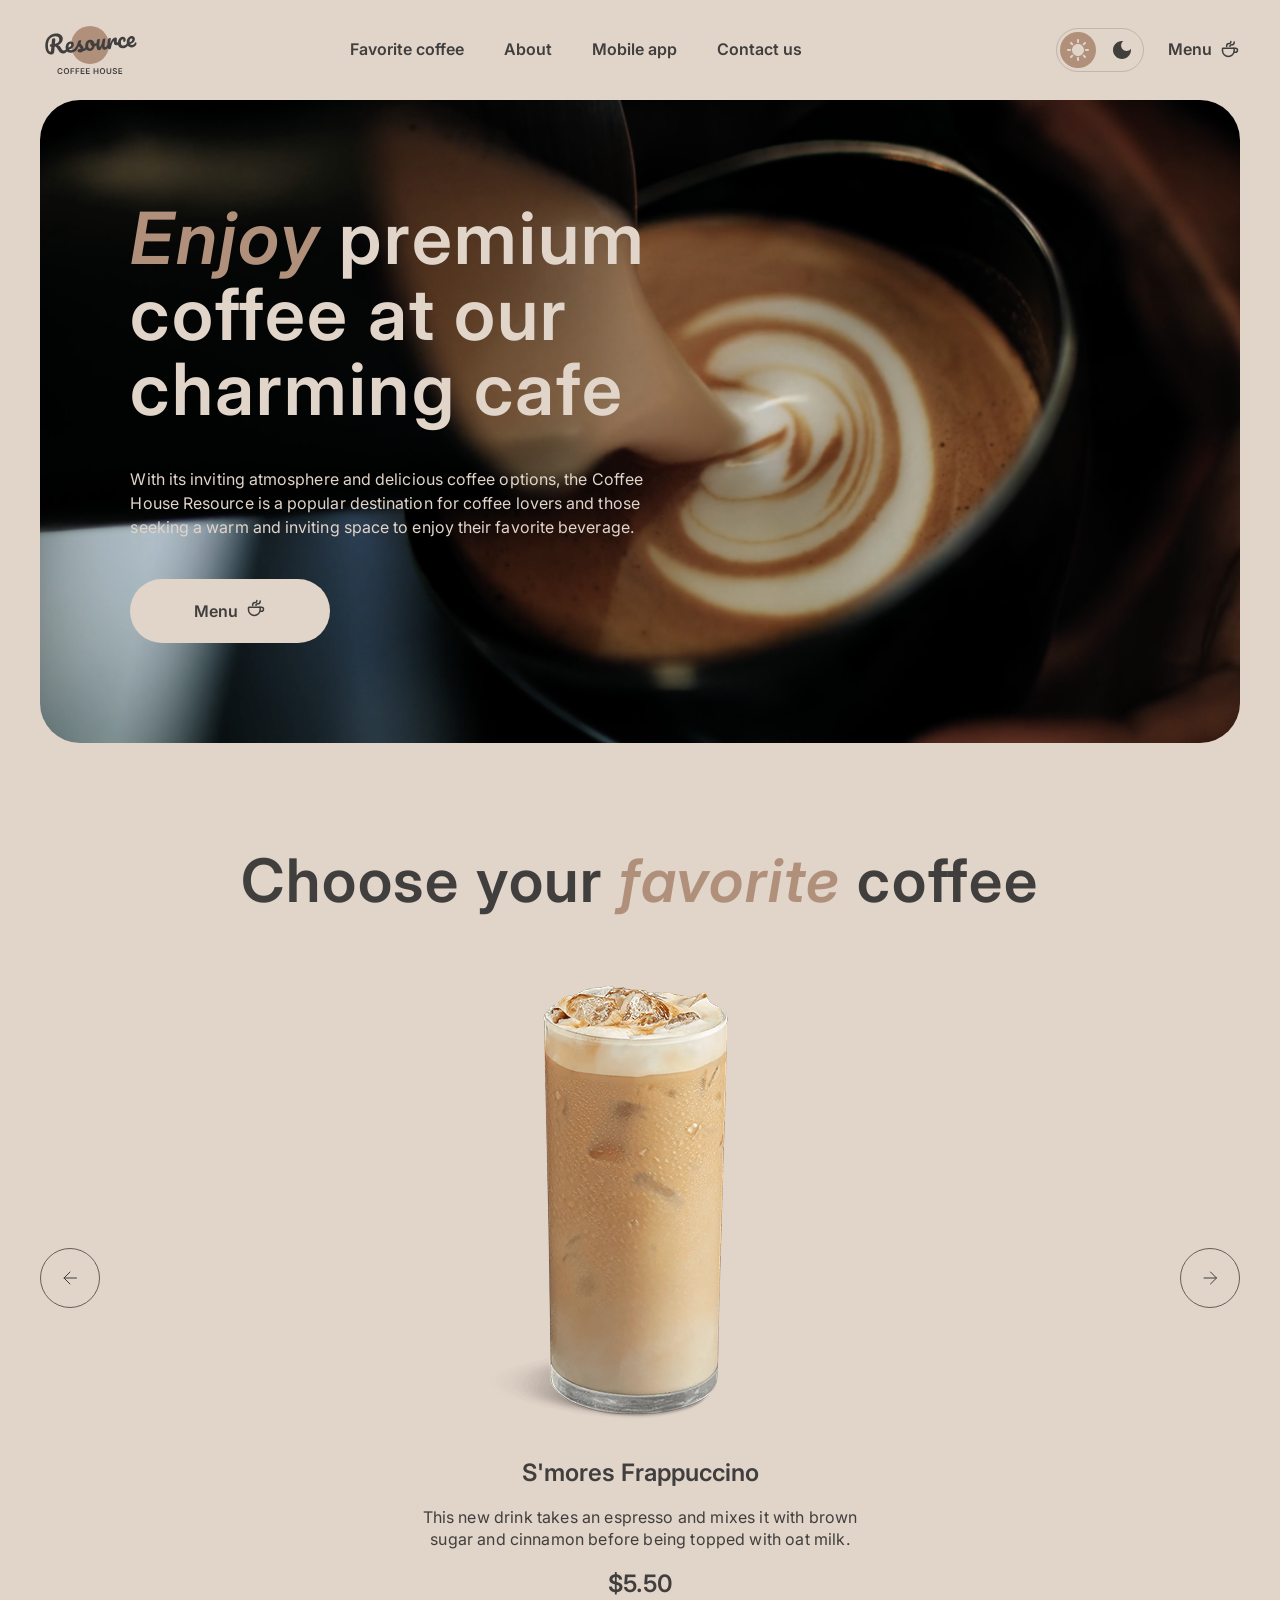
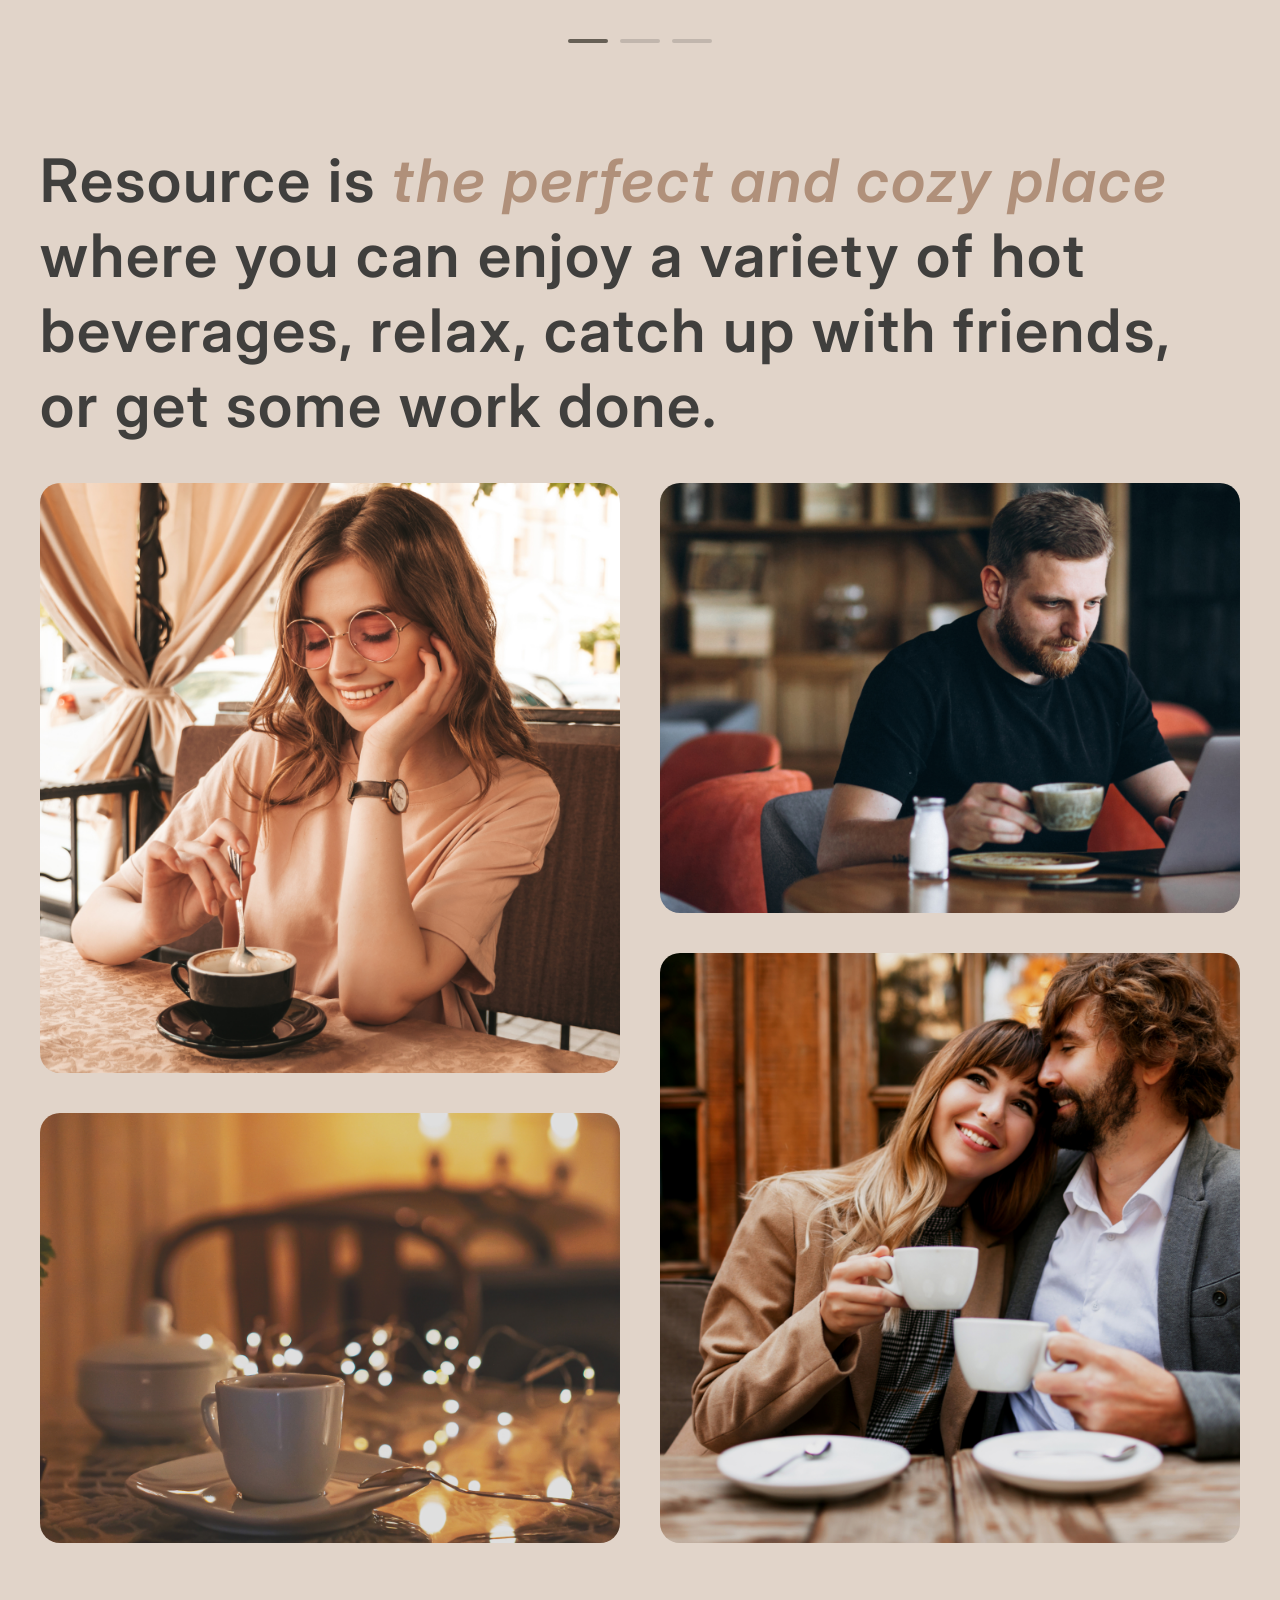
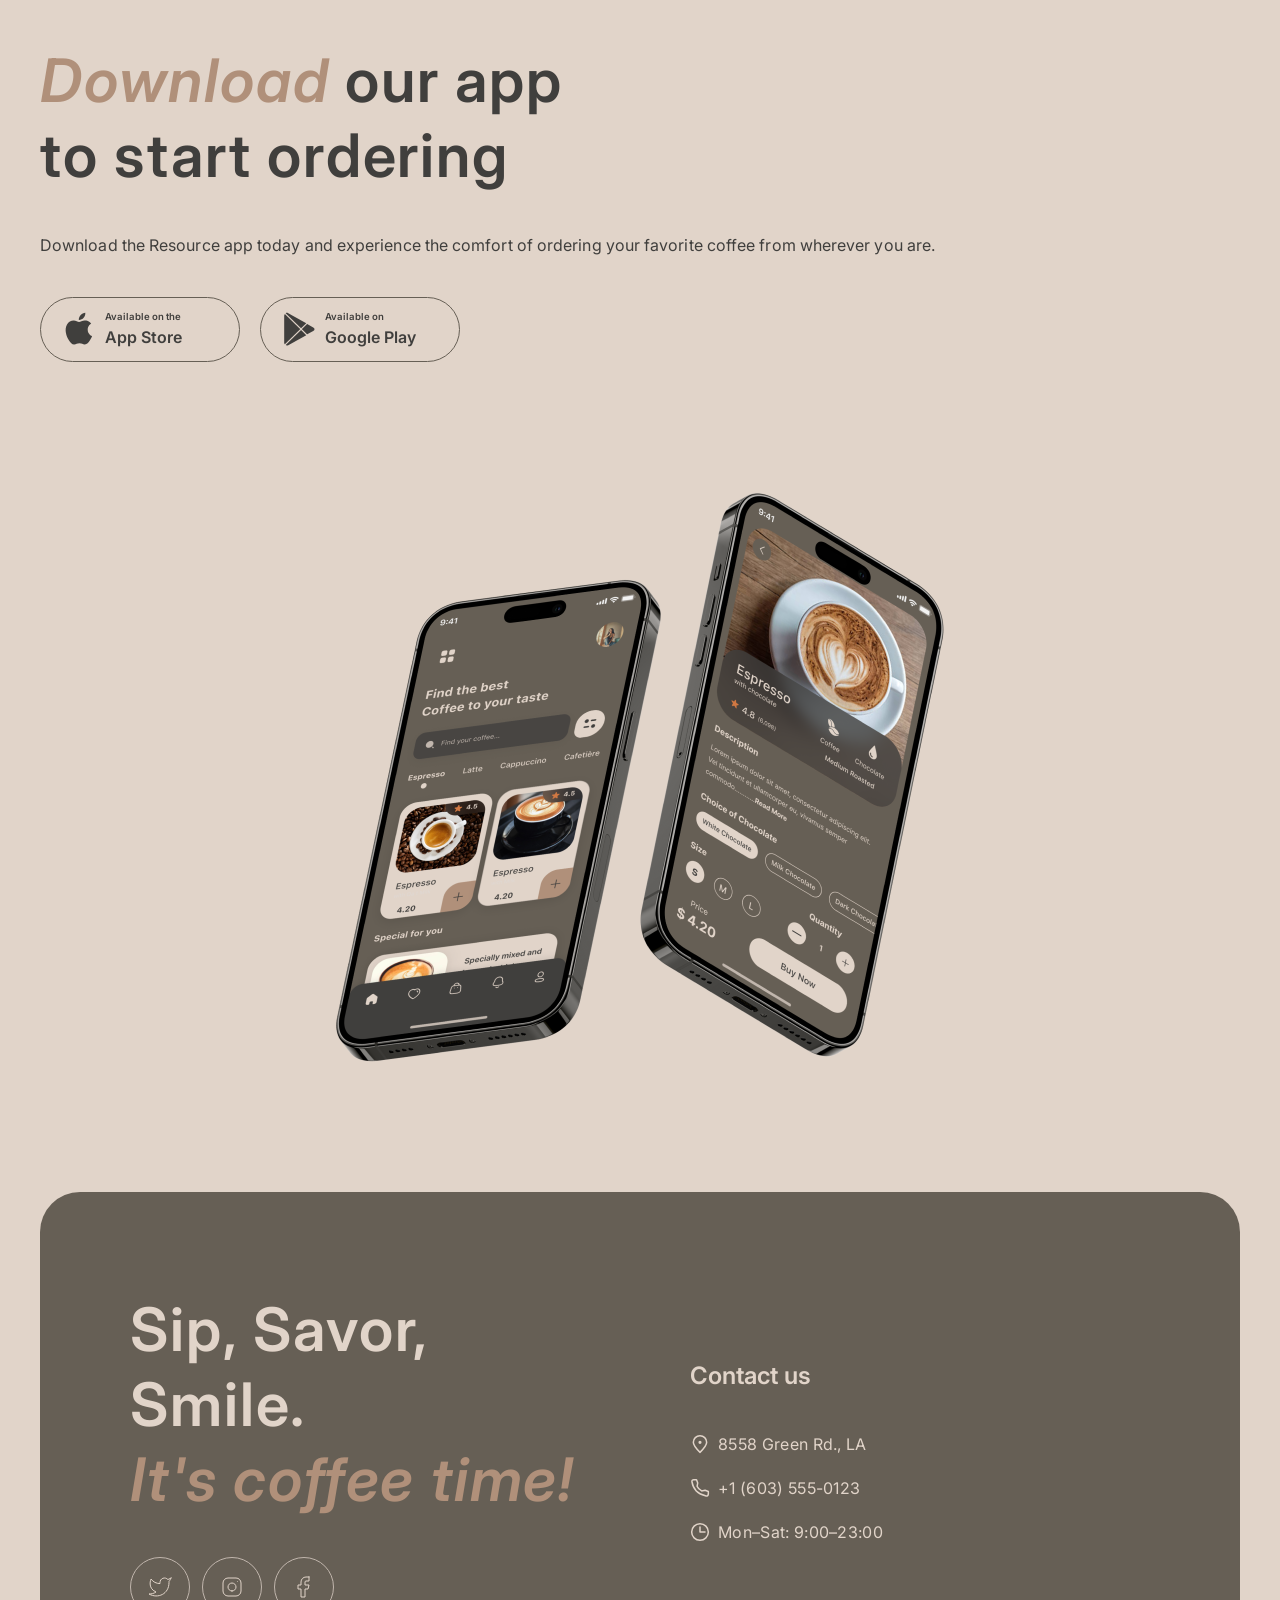
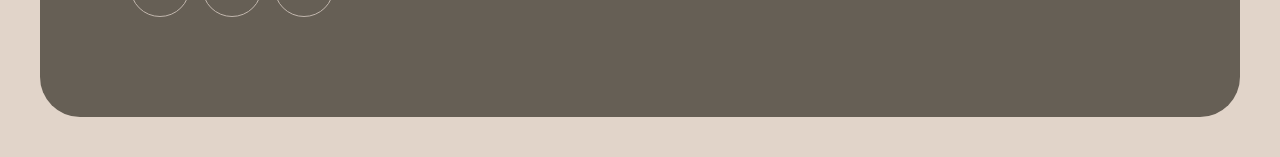
==== index.html @ aad09383 "feat: implement theme toggle functionality" ====
<!DOCTYPE html>
<html lang="en">

<head>
    <meta charset="UTF-8" />
    <meta name="viewport" content="width=device-width, initial-scale=1.0" />
    <link rel="preconnect" href="https://fonts.googleapis.com">
    <link rel="preconnect" href="https://fonts.gstatic.com" crossorigin>
    <link
        href="https://fonts.googleapis.com/css2?family=Inter:ital,opsz,wght@0,14..32,100..900;1,14..32,100..900&display=swap"
        rel="stylesheet">
    <link rel="icon" href="favicon.ico" />
    <title>Coffee House</title>
    <link rel="stylesheet" href="css/base.css">
    <link rel="stylesheet" href="css/layout.css">
    <link rel="stylesheet" href="css/components.css">
    <link rel="stylesheet" href="css/responsive.css">
</head>

<body>
    <!-- ================= HEADER ================= -->
    <header class="header">
        <div class="container header__container">
            <a class="logo" href="index.html">
                <svg width="100" height="60" viewBox="0 0 100 60" fill="none" xmlns="http://www.w3.org/2000/svg">
                    <path
                        d="M69 25C69 35.4934 60.4934 44 50 44C39.5066 44 31 35.4934 31 25C31 14.5066 39.5066 6 50 6C60.4934 6 69 14.5066 69 25Z"
                        fill="#B0907A" />
                    <path
                        d="M95.6784 22.2913C95.8856 22.2732 96.0534 22.3548 96.1817 22.5364C96.326 22.7165 96.4127 22.9739 96.442 23.3086C96.4922 23.8824 96.4 24.3884 96.1652 24.8265C95.7789 25.5509 95.2359 26.1365 94.5362 26.5832C93.8524 27.0285 93.0084 27.295 92.0042 27.3829C90.4741 27.5168 89.2469 27.1664 88.3226 26.3318C87.3969 25.4812 86.8658 24.2749 86.7291 22.7129C86.6329 21.6131 86.7748 20.5727 87.1547 19.5919C87.5333 18.5951 88.1046 17.7822 88.8687 17.1532C89.6487 16.5229 90.5568 16.1623 91.5928 16.0717C92.5173 15.9908 93.2829 16.2049 93.8895 16.714C94.4948 17.2071 94.8386 17.9239 94.9209 18.8643C95.0171 19.9641 94.7016 20.9473 93.9743 21.814C93.2617 22.6633 91.9772 23.4021 90.1208 24.0303C90.5675 24.73 91.2451 25.0401 92.1537 24.9606C92.8072 24.9035 93.3279 24.7053 93.7158 24.3662C94.1197 24.0257 94.5692 23.4725 95.0643 22.7064C95.2346 22.4506 95.4393 22.3122 95.6784 22.2913ZM91.3914 18.4503C90.8016 18.5019 90.3295 18.8885 89.9751 19.6102C89.6365 20.3304 89.5098 21.1767 89.5949 22.149L89.5991 22.1968C90.5199 21.8914 91.2318 21.4918 91.7347 20.9981C92.2376 20.5044 92.4632 19.9626 92.4117 19.3729C92.3852 19.0701 92.2766 18.8386 92.0859 18.6786C91.9098 18.5013 91.6783 18.4252 91.3914 18.4503Z"
                        fill="currentColor" />
                    <path
                        d="M83.2976 28.1446C81.7356 28.2813 80.4779 27.9497 79.5245 27.1497C78.5857 26.3324 78.0529 25.1985 77.926 23.7481C77.813 22.457 77.969 21.303 78.394 20.2861C78.819 19.2692 79.4149 18.4622 80.1818 17.8651C80.9487 17.268 81.7784 16.9304 82.671 16.8523C83.5477 16.7756 84.2481 16.9793 84.7723 17.4635C85.311 17.9303 85.6159 18.5702 85.6871 19.383C85.7456 20.0525 85.6437 20.6316 85.3813 21.1203C85.1348 21.6076 84.7725 21.8722 84.2944 21.9141C83.9915 21.9406 83.7382 21.8904 83.5344 21.7637C83.3465 21.6356 83.2414 21.444 83.2191 21.189C83.2093 21.0774 83.2141 20.9485 83.2334 20.8023C83.2527 20.6561 83.2676 20.5504 83.278 20.4852C83.3367 20.2392 83.357 20.0125 83.3389 19.8053C83.3208 19.5981 83.2511 19.4436 83.1297 19.3418C83.0243 19.2386 82.876 19.1953 82.6847 19.2121C82.3181 19.2441 81.9901 19.4415 81.7006 19.8041C81.4097 20.1508 81.193 20.6114 81.0506 21.186C80.9081 21.7606 80.8661 22.3826 80.9247 23.0521C81.0865 24.901 81.9723 25.7551 83.5821 25.6142C84.2356 25.557 84.9181 25.2805 85.6296 24.7846C86.3556 24.2714 87.0469 23.5444 87.7034 22.6036C87.8752 22.3637 88.0806 22.2333 88.3197 22.2124C88.5269 22.1942 88.6946 22.2759 88.8229 22.4574C88.9672 22.6375 89.054 22.895 89.0832 23.2297C89.1362 23.8354 89.028 24.3427 88.7587 24.7518C88.0904 25.7418 87.2526 26.5378 86.2452 27.1399C85.2524 27.7247 84.2699 28.0596 83.2976 28.1446Z"
                        fill="currentColor" />
                    <path
                        d="M69.549 29.3476C68.9433 29.4006 68.485 29.1195 68.1742 28.5042C67.8794 27.8876 67.6706 26.8779 67.5479 25.4753C67.3666 23.4032 67.4892 21.4089 67.9158 19.4924C68.0188 19.0177 68.2207 18.6627 68.5213 18.4276C68.8365 18.1752 69.289 18.0232 69.8787 17.9716C70.1975 17.9437 70.4242 17.964 70.5586 18.0326C70.6931 18.1011 70.7701 18.2469 70.7897 18.4701C70.812 18.7251 70.7426 19.3094 70.5816 20.2229C70.478 20.8744 70.3993 21.4434 70.3455 21.93C70.2917 22.4165 70.2636 23.0132 70.2612 23.7201C70.6673 22.3033 71.1594 21.136 71.7376 20.2181C72.3158 19.3002 72.8997 18.6308 73.4892 18.2098C74.0947 17.7874 74.6605 17.5532 75.1865 17.5072C76.2225 17.4166 76.7858 17.8893 76.8765 18.9253C76.8946 19.1325 76.8668 19.6409 76.7931 20.4504C76.7214 21.0991 76.6925 21.5032 76.7064 21.6626C76.7552 22.2204 76.9789 22.4819 77.3773 22.4471C77.8236 22.408 78.3668 22.0072 79.0067 21.2445C79.1958 21.0191 79.4019 20.8967 79.6251 20.8772C79.8323 20.8591 80 20.9408 80.1283 21.1223C80.2712 21.2864 80.3559 21.5199 80.3824 21.8228C80.434 22.4125 80.315 22.8887 80.0255 23.2513C79.6197 23.7526 79.1285 24.1971 78.5521 24.5848C77.9903 24.9552 77.3746 25.1697 76.7052 25.2282C75.8604 25.3021 75.196 25.1434 74.7121 24.7521C74.2441 24.3594 73.978 23.7965 73.9139 23.0633C73.8929 22.8242 73.8959 22.583 73.9228 22.3397C73.9268 22.0182 73.9239 21.8016 73.9142 21.69C73.8919 21.435 73.793 21.3151 73.6177 21.3305C73.3786 21.3514 73.0836 21.6503 72.7325 22.2271C72.396 22.7865 72.0748 23.5213 71.7689 24.4314C71.4631 25.3415 71.2332 26.2932 71.0791 27.2864C70.9694 28.0509 70.8068 28.5791 70.5914 28.8709C70.3906 29.1455 70.0431 29.3044 69.549 29.3476Z"
                        fill="currentColor" />
                    <path
                        d="M59.2462 30.2488C58.5289 30.3116 57.9106 30.0364 57.3912 29.4233C56.8863 28.7929 56.5906 27.9836 56.5042 26.9954C56.3996 25.8 56.3838 24.7012 56.4567 23.699C56.5282 22.6809 56.6985 21.5979 56.9675 20.4501C57.085 19.958 57.2782 19.5958 57.547 19.3635C57.8157 19.1312 58.2609 18.9878 58.8826 18.9334C59.2332 18.9028 59.4772 18.9376 59.6145 19.038C59.7677 19.1371 59.8541 19.2981 59.8736 19.5213C59.8847 19.6488 59.8347 20.0868 59.7235 20.8354C59.6157 21.4391 59.5349 21.9842 59.4811 22.4707C59.3088 24.1722 59.247 25.3019 59.2958 25.8598C59.3251 26.1945 59.3859 26.4301 59.4781 26.5666C59.569 26.6871 59.7021 26.7397 59.8774 26.7244C60.1165 26.7035 60.3904 26.4386 60.6993 25.9297C61.024 25.4195 61.3431 24.6608 61.6565 23.6536C61.9859 22.6451 62.2798 21.4148 62.5382 19.9627C62.6239 19.4734 62.7852 19.114 63.0221 18.8845C63.2749 18.6535 63.6643 18.5151 64.1903 18.4691C64.5569 18.437 64.8161 18.4625 64.9679 18.5456C65.1184 18.6127 65.204 18.7658 65.2249 19.0049C65.2598 19.4034 65.1561 20.5127 64.9138 22.3327C64.646 24.412 64.533 25.6907 64.5748 26.1688C64.6013 26.4717 64.686 26.7052 64.8289 26.8694C64.9703 27.0176 65.1447 27.0827 65.3519 27.0645C65.6706 27.0366 66.0285 26.8126 66.4254 26.3924C66.8368 25.9549 67.3708 25.2657 68.0273 24.3249C68.199 24.0851 68.4044 23.9547 68.6435 23.9337C68.8507 23.9156 69.0185 23.9973 69.1468 24.1788C69.291 24.3589 69.3778 24.6163 69.4071 24.9511C69.4629 25.5886 69.3547 26.096 69.0825 26.4731C68.471 27.3779 67.7905 28.1361 67.041 28.7477C66.3074 29.358 65.4385 29.707 64.4343 29.7949C63.6693 29.8618 63.0776 29.6165 62.6594 29.0588C62.2572 28.4997 62.0093 27.6862 61.9159 26.6183C61.7398 27.7259 61.4065 28.5982 60.9162 29.2354C60.4245 29.8566 59.8678 30.1944 59.2462 30.2488Z"
                        fill="currentColor" />
                    <path
                        d="M57.5606 22.8796C57.7678 22.8614 57.9362 22.9511 58.0659 23.1485C58.1956 23.346 58.2744 23.6041 58.3023 23.9229C58.3692 24.688 58.1779 25.1625 57.7282 25.3463C56.8011 25.7647 55.7659 26.048 54.6225 26.1963C54.4367 27.5616 53.9332 28.6898 53.1117 29.5808C52.2888 30.4559 51.3115 30.9429 50.1799 31.0419C49.2235 31.1256 48.3824 30.9663 47.6566 30.564C46.9467 30.1603 46.383 29.5913 45.9654 28.8569C45.5478 28.1225 45.3 27.309 45.2219 26.4164C45.1159 25.205 45.2529 24.1089 45.6328 23.1281C46.0114 22.1313 46.5841 21.3343 47.351 20.7372C48.1165 20.1242 48.9933 19.7744 49.9816 19.688C51.1929 19.582 52.2022 19.9193 53.0093 20.6999C53.8309 21.4632 54.3592 22.453 54.5941 23.6691C55.339 23.5558 56.2177 23.3183 57.23 22.9567C57.3547 22.9136 57.4649 22.8879 57.5606 22.8796ZM50.1494 28.4908C50.6595 28.4462 51.0797 28.2007 51.41 27.7542C51.7563 27.3063 51.959 26.6863 52.0182 25.8941C51.4948 25.6026 51.0739 25.1977 50.7555 24.6795C50.4531 24.1599 50.2754 23.5972 50.2224 22.9916C50.2001 22.7365 50.2017 22.4794 50.2272 22.2202L50.1076 22.2307C49.4701 22.2864 48.9633 22.644 48.5873 23.3032C48.2259 23.9452 48.094 24.824 48.1916 25.9398C48.2683 26.8164 48.4942 27.4712 48.8694 27.9042C49.2605 28.3357 49.6872 28.5313 50.1494 28.4908Z"
                        fill="currentColor" />
                    <path
                        d="M40.3103 32.4354C39.4815 32.508 38.8272 32.3725 38.3474 32.029C37.8836 31.6841 37.6307 31.2726 37.5889 30.7944C37.5527 30.38 37.6727 30.0081 37.9491 29.6787C38.2254 29.3494 38.6584 29.1589 39.2482 29.1073C39.4554 29.0892 39.6966 29.0922 39.9717 29.1163C40.2614 29.1231 40.4787 29.1282 40.6235 29.1316C40.5713 28.7185 40.4415 28.3364 40.2341 27.9851C40.0427 27.6325 39.8048 27.3 39.5205 26.9876C39.2348 26.6592 38.9692 26.3773 38.7237 26.1418C38.3119 27.1254 37.8861 27.9497 37.4464 28.6145C37.0226 29.278 36.5482 29.9137 36.0232 30.5218C35.7614 30.8338 35.4711 31.0038 35.1523 31.0316C34.8973 31.054 34.6824 30.9844 34.5077 30.823C34.3316 30.6457 34.2316 30.4216 34.2079 30.1506C34.1801 29.8318 34.2658 29.5272 34.4653 29.2367L34.7426 28.827C35.5244 27.6664 36.1078 26.7159 36.4928 25.9756C36.7233 25.4896 36.9884 24.8481 37.288 24.0509C37.5863 23.2379 37.8745 22.4016 38.1527 21.542C38.3942 20.8142 38.9931 20.4085 39.9494 20.3248C40.3957 20.2858 40.71 20.2984 40.8923 20.3628C41.0746 20.4271 41.1734 20.547 41.1888 20.7223C41.1971 20.8179 41.1785 20.9722 41.1329 21.1849C41.0873 21.3977 41.0177 21.6126 40.9243 21.8296C40.6876 22.4285 40.5867 22.9272 40.6215 23.3257C40.6424 23.5647 40.7451 23.8208 40.9296 24.0937C41.1301 24.3653 41.4244 24.7009 41.8127 25.1006C42.3814 25.7254 42.8141 26.2657 43.111 26.7216C43.4224 27.1601 43.6025 27.6583 43.6513 28.2162C43.6652 28.3756 43.6688 28.6001 43.662 28.8898C44.4166 28.5187 45.2626 27.6335 46.2003 26.2345C46.372 25.9946 46.5774 25.8642 46.8165 25.8433C47.0237 25.8252 47.1915 25.9069 47.3198 26.0884C47.464 26.2685 47.5508 26.5259 47.5801 26.8606C47.6331 27.4663 47.5249 27.9737 47.2555 28.3827C46.545 29.4407 45.8392 30.185 45.1381 30.6158C44.4515 31.0292 43.5756 31.2985 42.5105 31.4238C41.9204 32.0215 41.187 32.3587 40.3103 32.4354Z"
                        fill="currentColor" />
                    <path
                        d="M36.6161 26.7357C36.8233 26.7175 36.9911 26.7992 37.1194 26.9807C37.2636 27.1608 37.3504 27.4183 37.3797 27.753C37.4355 28.3905 37.3273 28.8979 37.0551 29.2751C36.5281 30.0439 35.7492 30.7786 34.7183 31.4791C33.7034 32.1782 32.5823 32.5815 31.355 32.6888C29.6814 32.8353 28.3426 32.4947 27.3386 31.667C26.3347 30.8394 25.7637 29.6365 25.6256 28.0586C25.5294 26.9588 25.6713 25.9185 26.0512 24.9376C26.4298 23.9408 27.0011 23.1279 27.7652 22.4989C28.5452 21.8686 29.4533 21.508 30.4893 21.4174C31.4138 21.3365 32.1793 21.5506 32.786 22.0597C33.3913 22.5528 33.7351 23.2696 33.8173 24.21C33.9136 25.3098 33.5981 26.293 32.8708 27.1597C32.1581 28.009 30.8816 28.7471 29.0412 29.3739C29.5039 30.0722 30.293 30.3726 31.4088 30.275C32.126 30.2122 32.9173 29.894 33.7826 29.3204C34.6625 28.7295 35.4016 27.9983 35.9999 27.1269C36.1716 26.887 36.377 26.7566 36.6161 26.7357ZM30.2878 23.796C29.6981 23.8476 29.226 24.2342 28.8715 24.9559C28.533 25.6761 28.4063 26.5224 28.4914 27.4947L28.4955 27.5425C29.4164 27.2371 30.1283 26.8375 30.6312 26.3438C31.1341 25.8501 31.3597 25.3083 31.3081 24.7186C31.2816 24.4158 31.1731 24.1843 30.9824 24.0243C30.8063 23.847 30.5747 23.7709 30.2878 23.796Z"
                        fill="currentColor" />
                    <path
                        d="M27.6906 27.5167C27.8978 27.4986 28.0656 27.5803 28.1939 27.7618C28.3382 27.9419 28.4249 28.1993 28.4542 28.5341C28.5086 29.1557 28.4004 29.6631 28.1296 30.0561C27.4454 31.0476 26.7351 31.8324 25.9987 32.4108C25.261 32.9733 24.3581 33.3012 23.2902 33.3946C22.2541 33.4853 21.3451 33.2837 20.5631 32.79C19.797 32.2949 19.028 31.3985 18.256 30.1009C17.6351 29.063 17.151 28.3023 16.8035 27.8188C16.4547 27.3193 16.119 26.9712 15.7967 26.7745C15.4903 26.5765 15.1198 26.4724 14.6852 26.4622C14.6508 26.8025 14.5595 27.8705 14.4114 29.6663C14.3537 30.4744 14.3165 30.9675 14.3 31.1456C14.2256 32.1319 13.9724 32.9089 13.5402 33.4767C13.1067 34.0286 12.4038 34.3471 11.4315 34.4321C10.3636 34.5256 9.38799 34.2977 8.50477 33.7486C7.63609 33.1822 6.9298 32.3606 6.38589 31.2839C5.84059 30.1913 5.50518 28.9277 5.37968 27.4932C5.1454 24.8154 5.40544 22.4638 6.15978 20.4383C6.93006 18.4115 8.10738 16.8148 9.69174 15.6483C11.2906 14.4644 13.1899 13.7763 15.3895 13.5838C16.9196 13.45 18.223 13.5688 19.2994 13.9404C20.3759 14.312 21.1968 14.8826 21.762 15.6523C22.3432 16.4206 22.6784 17.3148 22.7676 18.3349C22.8457 19.2275 22.7073 20.1229 22.3522 21.0213C22.0117 21.9023 21.4476 22.7066 20.66 23.434C19.8724 24.1614 18.8869 24.7375 17.7034 25.1622C18.4866 25.3025 19.1057 25.5856 19.5605 26.0116C20.0154 26.4376 20.4891 27.0787 20.9816 27.9351C21.5115 28.8524 22.0112 29.5153 22.4806 29.924C22.966 30.3312 23.4955 30.5098 24.0693 30.4596C24.5794 30.4149 25.0509 30.205 25.4838 29.8299C25.9154 29.4388 26.4456 28.7981 27.0744 27.9079C27.2461 27.6681 27.4515 27.5377 27.6906 27.5167ZM11.3837 26.727C10.8418 26.7744 10.4561 26.6797 10.2266 26.4428C10.013 26.2045 9.89225 25.9259 9.86436 25.6071C9.8309 25.2246 9.92394 24.9113 10.1435 24.6672C10.379 24.4218 10.6562 24.2851 10.9749 24.2572L11.5727 24.2049C11.691 22.6206 11.8123 21.2528 11.9364 20.1016C12.053 19.0474 12.6771 18.4708 13.8088 18.3718C14.7173 18.2923 15.2071 18.659 15.2782 19.4719C15.2936 19.6473 15.2975 19.7835 15.2899 19.8805L14.9199 23.9121C15.7764 23.789 16.5393 23.5134 17.2085 23.0855C17.8937 22.6561 18.4149 22.0966 18.7722 21.4068C19.1454 20.7156 19.2957 19.9556 19.2232 19.1268C19.1353 18.1226 18.7236 17.3636 17.988 16.8498C17.2524 16.3359 16.2232 16.1369 14.9002 16.2526C13.3382 16.3893 12.0016 16.8997 10.8904 17.7839C9.79381 18.6508 8.98568 19.8779 8.46605 21.4653C7.94503 23.0366 7.78003 24.9142 7.97108 27.0978C8.06033 28.1179 8.24063 28.9855 8.51198 29.7006C8.78334 30.4157 9.08648 30.9432 9.42139 31.2834C9.75631 31.6235 10.0592 31.7817 10.3302 31.7579C10.5374 31.7398 10.6957 31.6216 10.8051 31.4032C10.9304 31.1834 11.0127 30.839 11.052 30.3698L11.3837 26.727Z"
                        fill="currentColor" />
                    <path
                        d="M78.4023 54.0001V48.1819H82.1864V49.0654H79.4563V50.645H81.9904V51.5285H79.4563V53.1165H82.2092V54.0001H78.4023Z"
                        fill="currentColor" />
                    <path
                        d="M75.9698 49.7813C75.9433 49.5332 75.8316 49.34 75.6346 49.2017C75.4395 49.0635 75.1857 48.9943 74.8732 48.9943C74.6535 48.9943 74.4651 49.0275 74.3079 49.0938C74.1507 49.1601 74.0304 49.25 73.9471 49.3637C73.8638 49.4773 73.8211 49.607 73.8192 49.7529C73.8192 49.8741 73.8467 49.9792 73.9016 50.0682C73.9585 50.1572 74.0352 50.233 74.1317 50.2955C74.2283 50.3561 74.3353 50.4072 74.4528 50.4489C74.5702 50.4906 74.6886 50.5256 74.8079 50.554L75.3533 50.6904C75.573 50.7415 75.7842 50.8106 75.9869 50.8977C76.1914 50.9849 76.3742 51.0947 76.5352 51.2273C76.698 51.3599 76.8268 51.5199 76.9215 51.7074C77.0162 51.8949 77.0636 52.1146 77.0636 52.3665C77.0636 52.7074 76.9764 53.0076 76.8022 53.2671C76.628 53.5246 76.3761 53.7263 76.0465 53.8722C75.7189 54.0161 75.3221 54.0881 74.8562 54.0881C74.4035 54.0881 74.0105 54.018 73.6772 53.8779C73.3458 53.7377 73.0863 53.5332 72.8988 53.2642C72.7132 52.9953 72.6128 52.6676 72.5977 52.2813H73.6346C73.6497 52.4839 73.7122 52.6525 73.8221 52.787C73.9319 52.9214 74.0749 53.0218 74.2511 53.0881C74.4291 53.1544 74.628 53.1875 74.8477 53.1875C75.0768 53.1875 75.2776 53.1534 75.4499 53.0852C75.6242 53.0152 75.7605 52.9186 75.859 52.7955C75.9575 52.6705 76.0077 52.5246 76.0096 52.358C76.0077 52.2065 75.9632 52.0815 75.8761 51.983C75.7889 51.8826 75.6668 51.7993 75.5096 51.733C75.3543 51.6648 75.1725 51.6042 74.9641 51.5512L74.3022 51.3807C73.823 51.2576 73.4442 51.071 73.1658 50.821C72.8893 50.5692 72.7511 50.2349 72.7511 49.8182C72.7511 49.4754 72.8439 49.1752 73.0295 48.9176C73.217 48.6601 73.4717 48.4602 73.7937 48.3182C74.1156 48.1743 74.4802 48.1023 74.8874 48.1023C75.3003 48.1023 75.6621 48.1743 75.9727 48.3182C76.2852 48.4602 76.5304 48.6582 76.7085 48.912C76.8865 49.1638 76.9783 49.4536 76.984 49.7813H75.9698Z"
                        fill="currentColor" />
                    <path
                        d="M70.2086 48.1819H71.2626V51.983C71.2626 52.3997 71.1641 52.7662 70.9672 53.0825C70.7721 53.3987 70.4975 53.6459 70.1433 53.8239C69.7891 54.0001 69.3753 54.0881 68.9018 54.0881C68.4264 54.0881 68.0117 54.0001 67.6575 53.8239C67.3033 53.6459 67.0287 53.3987 66.8336 53.0825C66.6386 52.7662 66.541 52.3997 66.541 51.983V48.1819H67.595V51.895C67.595 52.1374 67.648 52.3533 67.7541 52.5427C67.862 52.7321 68.0136 52.8807 68.2086 52.9887C68.4037 53.0948 68.6348 53.1478 68.9018 53.1478C69.1689 53.1478 69.3999 53.0948 69.595 52.9887C69.792 52.8807 69.9435 52.7321 70.0495 52.5427C70.1556 52.3533 70.2086 52.1374 70.2086 51.895V48.1819Z"
                        fill="currentColor" />
                    <path
                        d="M65.1435 51.0909C65.1435 51.7178 65.026 52.2548 64.7912 52.7017C64.5582 53.1468 64.2401 53.4877 63.8366 53.7245C63.4351 53.9612 62.9796 54.0796 62.4702 54.0796C61.9607 54.0796 61.5043 53.9612 61.1009 53.7245C60.6993 53.4858 60.3812 53.144 60.1463 52.6989C59.9134 52.2519 59.7969 51.7159 59.7969 51.0909C59.7969 50.464 59.9134 49.9281 60.1463 49.483C60.3812 49.036 60.6993 48.6942 61.1009 48.4574C61.5043 48.2207 61.9607 48.1023 62.4702 48.1023C62.9796 48.1023 63.4351 48.2207 63.8366 48.4574C64.2401 48.6942 64.5582 49.036 64.7912 49.483C65.026 49.9281 65.1435 50.464 65.1435 51.0909ZM64.0838 51.0909C64.0838 50.6496 64.0147 50.2775 63.8764 49.9745C63.7401 49.6695 63.5507 49.4394 63.3082 49.2841C63.0658 49.1269 62.7865 49.0483 62.4702 49.0483C62.1539 49.0483 61.8745 49.1269 61.6321 49.2841C61.3897 49.4394 61.1993 49.6695 61.0611 49.9745C60.9247 50.2775 60.8565 50.6496 60.8565 51.0909C60.8565 51.5322 60.9247 51.9053 61.0611 52.2102C61.1993 52.5133 61.3897 52.7434 61.6321 52.9006C61.8745 53.0559 62.1539 53.1335 62.4702 53.1335C62.7865 53.1335 63.0658 53.0559 63.3082 52.9006C63.5507 52.7434 63.7401 52.5133 63.8764 52.2102C64.0147 51.9053 64.0838 51.5322 64.0838 51.0909Z"
                        fill="currentColor" />
                    <path
                        d="M53.5918 54.0001V48.1819H54.6458V50.645H57.3418V48.1819H58.3986V54.0001H57.3418V51.5285H54.6458V54.0001H53.5918Z"
                        fill="currentColor" />
                    <path
                        d="M45.9492 54.0001V48.1819H49.7333V49.0654H47.0032V50.645H49.5373V51.5285H47.0032V53.1165H49.756V54.0001H45.9492Z"
                        fill="currentColor" />
                    <path
                        d="M40.6895 54.0001V48.1819H44.4735V49.0654H41.7434V50.645H44.2775V51.5285H41.7434V53.1165H44.4963V54.0001H40.6895Z"
                        fill="currentColor" />
                    <path
                        d="M35.6016 54.0001V48.1819H39.3288V49.0654H36.6555V50.645H39.0732V51.5285H36.6555V54.0001H35.6016Z"
                        fill="currentColor" />
                    <path
                        d="M30.5137 54.0001V48.1819H34.2409V49.0654H31.5676V50.645H33.9853V51.5285H31.5676V54.0001H30.5137Z"
                        fill="currentColor" />
                    <path
                        d="M29.1181 51.0909C29.1181 51.7178 29.0007 52.2548 28.7658 52.7017C28.5328 53.1468 28.2147 53.4877 27.8113 53.7245C27.4097 53.9612 26.9542 54.0796 26.4448 54.0796C25.9353 54.0796 25.4789 53.9612 25.0755 53.7245C24.6739 53.4858 24.3558 53.144 24.1209 52.6989C23.888 52.2519 23.7715 51.7159 23.7715 51.0909C23.7715 50.464 23.888 49.9281 24.1209 49.483C24.3558 49.036 24.6739 48.6942 25.0755 48.4574C25.4789 48.2207 25.9353 48.1023 26.4448 48.1023C26.9542 48.1023 27.4097 48.2207 27.8113 48.4574C28.2147 48.6942 28.5328 49.036 28.7658 49.483C29.0007 49.9281 29.1181 50.464 29.1181 51.0909ZM28.0584 51.0909C28.0584 50.6496 27.9893 50.2775 27.851 49.9745C27.7147 49.6695 27.5253 49.4394 27.2828 49.2841C27.0404 49.1269 26.7611 49.0483 26.4448 49.0483C26.1285 49.0483 25.8491 49.1269 25.6067 49.2841C25.3643 49.4394 25.1739 49.6695 25.0357 49.9745C24.8993 50.2775 24.8311 50.6496 24.8311 51.0909C24.8311 51.5322 24.8993 51.9053 25.0357 52.2102C25.1739 52.5133 25.3643 52.7434 25.6067 52.9006C25.8491 53.0559 26.1285 53.1335 26.4448 53.1335C26.7611 53.1335 27.0404 53.0559 27.2828 52.9006C27.5253 52.7434 27.7147 52.5133 27.851 52.2102C27.9893 51.9053 28.0584 51.5322 28.0584 51.0909Z"
                        fill="currentColor" />
                    <path
                        d="M22.5536 50.1449H21.4911C21.4608 49.9707 21.4049 49.8163 21.3235 49.6818C21.2421 49.5455 21.1407 49.4299 21.0195 49.3352C20.8983 49.2406 20.7601 49.1695 20.6048 49.1222C20.4513 49.0729 20.2856 49.0483 20.1076 49.0483C19.7913 49.0483 19.511 49.1279 19.2667 49.287C19.0224 49.4442 18.8311 49.6752 18.6928 49.9801C18.5546 50.2832 18.4854 50.6534 18.4854 51.0909C18.4854 51.536 18.5546 51.911 18.6928 52.2159C18.833 52.519 19.0243 52.7481 19.2667 52.9034C19.511 53.0568 19.7904 53.1335 20.1048 53.1335C20.279 53.1335 20.4419 53.1108 20.5934 53.0654C20.7468 53.018 20.8841 52.9489 21.0053 52.858C21.1284 52.7671 21.2317 52.6553 21.315 52.5227C21.4002 52.3902 21.4589 52.2387 21.4911 52.0682L22.5536 52.0739C22.5138 52.3504 22.4277 52.6099 22.2951 52.8523C22.1644 53.0947 21.993 53.3087 21.7809 53.4943C21.5688 53.6781 21.3207 53.822 21.0366 53.9262C20.7525 54.0284 20.4371 54.0796 20.0906 54.0796C19.5792 54.0796 19.1228 53.9612 18.7212 53.7245C18.3197 53.4877 18.0034 53.1459 17.7724 52.6989C17.5413 52.2519 17.4258 51.7159 17.4258 51.0909C17.4258 50.464 17.5423 49.9281 17.7752 49.483C18.0082 49.036 18.3254 48.6942 18.7269 48.4574C19.1284 48.2207 19.583 48.1023 20.0906 48.1023C20.4144 48.1023 20.7156 48.1477 20.994 48.2387C21.2724 48.3296 21.5205 48.4631 21.7383 48.6392C21.9561 48.8135 22.1351 49.0275 22.2752 49.2813C22.4173 49.5332 22.5101 49.821 22.5536 50.1449Z"
                        fill="currentColor" />
                </svg>
            </a>
            <nav class="navigation">
                <ul class="navigation__list">
                    <li class="navigation__item">
                        <a class="navigation__link" href="#favorite">
                            Favorite coffee
                        </a>
                    </li>
                    <li class="navigation__item">
                        <a class="navigation__link" href="#about">
                            About
                        </a>
                    </li>
                    <li class="navigation__item">
                        <a class="navigation__link" href="#mobile-app">
                            Mobile app
                        </a>
                    </li>
                    <li class="navigation__item">
                        <a class="navigation__link" href="#contacts">
                            Contact us
                        </a>
                    </li>
                </ul>
            </nav>
            <div class="header__actions">
                <div class="theme-switcher">
                    <button class="theme-switcher__button theme-switcher__button--sun" type="button">
                        <svg width="22" height="22" viewBox="0 0 22 22" fill="none" xmlns="http://www.w3.org/2000/svg">
                            <path
                                d="M10 3V1C10 0.45 10.45 0 11 0C11.55 0 12 0.45 12 1V3C12 3.55 11.55 4 11 4C10.45 4 10 3.55 10 3ZM17.36 6.05L18.77 4.63C19.16 4.24 19.16 3.61 18.77 3.22C18.38 2.83 17.75 2.83 17.36 3.22L15.95 4.64C15.56 5.03 15.56 5.66 15.95 6.05C16.34 6.44 16.97 6.44 17.36 6.05ZM21 10H19C18.45 10 18 10.45 18 11C18 11.55 18.45 12 19 12H21C21.55 12 22 11.55 22 11C22 10.45 21.55 10 21 10ZM11 18C10.45 18 10 18.45 10 19V21C10 21.55 10.45 22 11 22C11.55 22 12 21.55 12 21V19C12 18.45 11.55 18 11 18ZM4.64 6.05L3.22 4.64C2.83 4.25 2.83 3.61 3.22 3.23C3.61 2.85 4.25 2.84 4.63 3.23L6.04 4.64C6.43 5.03 6.43 5.67 6.04 6.05C5.65 6.43 5.02 6.44 4.64 6.05ZM15.95 15.95C15.56 16.34 15.56 16.98 15.95 17.36L17.36 18.77C17.75 19.16 18.39 19.16 18.77 18.77C19.16 18.38 19.16 17.74 18.77 17.36L17.36 15.95C16.98 15.56 16.34 15.56 15.95 15.95ZM1 12H3C3.55 12 4 11.55 4 11C4 10.45 3.55 10 3 10H1C0.45 10 0 10.45 0 11C0 11.55 0.45 12 1 12ZM4.64 18.78L6.05 17.37C6.44 16.98 6.44 16.34 6.05 15.96C5.66 15.58 5.02 15.57 4.64 15.96L3.23 17.37C2.84 17.76 2.84 18.4 3.23 18.78C3.61 19.17 4.25 19.17 4.64 18.78ZM11 5C7.69 5 5 7.69 5 11C5 14.31 7.69 17 11 17C14.31 17 17 14.31 17 11C17 7.69 14.31 5 11 5Z"
                                fill="currentColor" />
                        </svg>
                    </button>
                    <button class="theme-switcher__button theme-switcher__button--moon" type="button">
                        <svg width="18" height="18" viewBox="0 0 18 18" fill="none" xmlns="http://www.w3.org/2000/svg">
                            <path
                                d="M9 0C4.03 0 0 4.03 0 9C0 13.97 4.03 18 9 18C13.97 18 18 13.97 18 9C18 8.54 17.96 8.08 17.9 7.64C16.92 9.01 15.32 9.9 13.5 9.9C10.52 9.9 8.1 7.48 8.1 4.5C8.1 2.69 8.99 1.08 10.36 0.0999999C9.92 0.0399999 9.46 0 9 0Z"
                                fill="currentColor" />
                        </svg>
                    </button>
                </div>
                <button class="burger header__burger" type="button">
                    <span class="burger__line"></span>
                    <span class="burger__line"></span>
                </button>
                <a class="menu-link" href="menu.html">
                    <span>Menu</span>
                    <svg width="20" height="20" viewBox="0 0 20 20" fill="none" xmlns="http://www.w3.org/2000/svg">
                        <path
                            d="M14.166 9.76667V11.6667C14.166 14.8883 11.5543 17.5 8.33268 17.5C5.11102 17.5 2.49935 14.8883 2.49935 11.6667V9.76667C2.49935 9.4353 2.76798 9.16667 3.09935 9.16667H13.566C13.8974 9.16667 14.166 9.4353 14.166 9.76667Z"
                            stroke="currentColor" stroke-width="1.5" stroke-linecap="round" stroke-linejoin="round" />
                        <path
                            d="M9.99935 7.49996C9.99935 6.66663 10.5946 5.83329 11.7851 5.83329C13.1 5.83329 14.166 4.7673 14.166 3.45234V2.91663"
                            stroke="currentColor" stroke-width="1.5" stroke-linecap="round" stroke-linejoin="round" />
                        <path
                            d="M6.66732 7.5V7.08333C6.66732 5.70262 7.78661 4.58333 9.16732 4.58333C10.0878 4.58333 10.834 3.83714 10.834 2.91667V2.5"
                            stroke="currentColor" stroke-width="1.5" stroke-linecap="round" stroke-linejoin="round" />
                        <path
                            d="M13.334 9.16663H15.4173C16.5679 9.16663 17.5007 10.0994 17.5007 11.25C17.5007 12.4006 16.5679 13.3333 15.4173 13.3333H14.1673"
                            stroke="currentColor" stroke-width="1.5" stroke-linecap="round" stroke-linejoin="round" />
                    </svg>
                </a>
            </div>
        </div>
    </header>

    <!-- ================= MAIN ================= -->
    <main class="main">
        <!-- HERO -->
        <section class="hero">
            <div class="container hero__container">
                <div class="hero__content">
                    <h1 class="hero__title">
                        <span class="accent">Enjoy</span> premium coffee at our charming cafe
                    </h1>
                    <p class="hero__description">
                        With its inviting atmosphere and delicious coffee options, the Coffee House Resource is a
                        popular destination for
                        coffee lovers and those seeking a warm and inviting space to enjoy their favorite beverage.
                    </p>
                    <a class="button hero__button" href="menu.html">
                        Menu
                        <span class="hero__cup-icon"><svg width="20" height="20" viewBox="0 0 20 20" fill="none"
                                xmlns="http://www.w3.org/2000/svg">
                                <path
                                    d="M14.166 9.76667V11.6667C14.166 14.8883 11.5543 17.5 8.33268 17.5C5.11102 17.5 2.49935 14.8883 2.49935 11.6667V9.76667C2.49935 9.4353 2.76798 9.16667 3.09935 9.16667H13.566C13.8974 9.16667 14.166 9.4353 14.166 9.76667Z"
                                    stroke="currentColor" stroke-width="1.5" stroke-linecap="round"
                                    stroke-linejoin="round" />
                                <path
                                    d="M9.99935 7.49996C9.99935 6.66663 10.5946 5.83329 11.7851 5.83329C13.1 5.83329 14.166 4.7673 14.166 3.45234V2.91663"
                                    stroke="currentColor" stroke-width="1.5" stroke-linecap="round"
                                    stroke-linejoin="round" />
                                <path
                                    d="M6.66732 7.5V7.08333C6.66732 5.70262 7.78661 4.58333 9.16732 4.58333C10.0878 4.58333 10.834 3.83714 10.834 2.91667V2.5"
                                    stroke="currentColor" stroke-width="1.5" stroke-linecap="round"
                                    stroke-linejoin="round" />
                                <path
                                    d="M13.334 9.16663H15.4173C16.5679 9.16663 17.5007 10.0994 17.5007 11.25C17.5007 12.4006 16.5679 13.3333 15.4173 13.3333H14.1673"
                                    stroke="currentColor" stroke-width="1.5" stroke-linecap="round"
                                    stroke-linejoin="round" />
                            </svg>
                        </span>
                    </a>
                </div>
            </div>
        </section>

        <!-- SLIDER -->

        <section class="slider" id="favorite">
            <div class="container slider__container">
                <h2 class="section-title slider__title">
                    Choose your <span class="accent">favorite</span> coffee
                </h2>
                <div class="slider__wrapper">
                    <button class="slider__button slider__button--prev" type="button" aria-label="Previous coffee">
                        <svg width="24" height="24" viewBox="0 0 24 24" fill="none" xmlns="http://www.w3.org/2000/svg">
                            <path d="M18.5 12H6M12 18L6 12L12 6" stroke="currentColor" stroke-linecap="round"
                                stroke-linejoin="round" />
                        </svg>
                    </button>
                    <article class="coffee-card">
                        <div class="coffee-card__image-wrapper">
                            <img class="coffee-card__image" src="./assets/images/s'mores frappuccino.png"
                                alt="S'mores Frappuccino">
                        </div>
                        <div class="coffee-card__content">
                            <h3 class="coffee-card__title">
                                S'mores Frappuccino
                            </h3>
                            <p class="coffee-card__description">
                                This new drink takes an espresso and mixes it
                                with brown sugar and cinnamon before being
                                topped with oat milk.
                            </p>
                            <p class="coffee-card__price">
                                $5.50
                            </p>
                        </div>
                    </article>
                    <button class="slider__button slider__button--next" type="button" aria-label="Next coffee">
                        <svg width="24" height="24" viewBox="0 0 24 24" fill="none" xmlns="http://www.w3.org/2000/svg">
                            <path d="M6 12H18.5M12.5 18L18.5 12L12.5 6" stroke="currentColor" stroke-linecap="round"
                                stroke-linejoin="round" />
                        </svg>

                    </button>
                </div>
                <div class="slider__pagination">
                    <button class="slider__dot slider__dot--active" type="button" aria-label="Slide 1"></button>
                    <button class="slider__dot" type="button" aria-label="Slide 2"></button>
                    <button class="slider__dot" type="button" aria-label="Slide 3"></button>
                </div>

            </div>
        </section>

        <!-- ABOUT -->

        <section class="about" id="about">
            <div class="container about__container">
                <h2 class="section-title about__title">
                    Resource is <span class="accent">the perfect and cozy place</span> where you can enjoy a variety of
                    hot beverages, relax, catch up with friends, or get some work done.
                </h2>
                <div class="gallery">
                    <div class="gallery__column">
                        <img class="gallery__image gallery__image--large" src="./assets/images/about-1.png"
                            alt="Woman enjoying coffee in a cafe">
                        <img class="gallery__image gallery__image--small" src="./assets/images/about-2.png"
                            alt="Coffee cup in a cozy cafe">
                    </div>
                    <div class="gallery__column">
                        <img class="gallery__image gallery__image--small" src="./assets/images/about-3.png"
                            alt="Man drinking coffee">
                        <img class="gallery__image gallery__image--large" src="./assets/images/about-4.png"
                            alt="Couple enjoying coffee together">
                    </div>
                </div>
        </section>

        <!-- MOBILE APP -->

        <section class="mobile-app" id="mobile-app">
            <div class="container mobile-app__container">
                <div class="mobile-app__content">
                    <h2 class="section-title">
                        <span class="accent">Download</span> our app<br>
                        to start ordering
                    </h2>
                    <p class="mobile-app__description">
                        Download the Resource app today and experience
                        the comfort of ordering your favorite coffee
                        from wherever you are.
                    </p>
                    <div class="app-buttons">
                        <a class="app-button" href="#" aria-label="Download on the App Store">
                            <svg width="36" height="36" viewBox="0 0 36 36" fill="none"
                                xmlns="http://www.w3.org/2000/svg">
                                <path
                                    d="M26.7063 18.6307C26.6694 14.6324 30.0641 12.6872 30.2193 12.5966C28.2967 9.86366 25.3169 9.49026 24.2697 9.46048C21.767 9.20369 19.3393 10.9206 18.0644 10.9206C16.764 10.9206 14.8008 9.48529 12.6848 9.52747C9.96196 9.56841 7.41468 11.1055 6.01762 13.4923C3.13444 18.359 5.28474 25.5108 8.04705 29.4446C9.42884 31.3712 11.0435 33.5223 13.1569 33.4466C15.2245 33.3635 15.9968 32.1614 18.4919 32.1614C20.9641 32.1614 21.6893 33.4466 23.8447 33.3983C26.0637 33.3635 27.4608 31.463 28.7942 29.519C30.3911 27.3108 31.0323 25.1362 31.0578 25.0245C31.0056 25.0071 26.7483 23.4229 26.7063 18.6307Z"
                                    fill="currentColor" />
                                <path
                                    d="M22.6347 6.87268C23.7468 5.51675 24.5076 3.67205 24.2964 1.80005C22.6869 1.86952 20.674 2.88554 19.5149 4.21169C18.4893 5.38029 17.5732 7.29571 17.8099 9.097C19.6179 9.2285 21.4743 8.20752 22.6347 6.87268Z"
                                    fill="currentColor" />
                            </svg>
                            <span class="button-lable">
                                <small class="button-text--small">Available on the</small>
                                App Store
                            </span>
                        </a>
                        <a class="app-button" href="#" aria-label="Get it on Google Play">
                            <svg width="36" height="36" viewBox="0 0 36 36" fill="none"
                                xmlns="http://www.w3.org/2000/svg">
                                <path
                                    d="M3.7558 3.20309C3.39335 3.57302 3.18359 4.14896 3.18359 4.89483V31.4995C3.18359 32.2454 3.39335 32.8213 3.7558 33.1913L3.84525 33.2725L19.1359 18.3701V18.0182L3.84525 3.11587L3.7558 3.20309Z"
                                    fill="currentColor" />
                                <path
                                    d="M26.0776 23.34L20.9863 18.3701V18.0182L26.0837 13.0482L26.1979 13.1129L32.2345 16.4618C33.9573 17.4122 33.9573 18.9761 32.2345 19.9325L26.1979 23.2754L26.0776 23.34Z"
                                    fill="currentColor" />
                                <path
                                    d="M25.2733 24.2008L20.0617 19.1196L4.68164 34.1167C5.25384 34.7031 6.18695 34.7738 7.24807 34.1873L25.2733 24.2008Z"
                                    fill="currentColor" />
                                <path
                                    d="M25.2733 12.1876L7.24807 2.20103C6.18695 1.62058 5.25384 1.69125 4.68164 2.27772L20.0617 17.2688L25.2733 12.1876Z"
                                    fill="currentColor" />
                            </svg>
                            <span class="button-lable">
                                <small class="button-text--small">Available on</small>
                                Google Play
                            </span>
                        </a>
                    </div>
                </div>
                <div class="mobile-app__image">
                    <img src="./assets/images/mobile-screens.png" alt="Coffee House mobile application">
                </div>
            </div>
        </section>
    </main>

    <!-- ================= FOOTER ================= -->
    <footer class="footer" id="contacts">
        <div class="container footer__container">
            <div class="footer__content">
                <div class="title-wrapper">
                    <p class="footer__title">
                        Sip, Savor, Smile.
                    </p>
                    <p class="footer__subtitle">
                        It's coffee time!
                    </p>
                </div>
                <ul class="socials">
                    <li>
                        <a class="socials__link" href="#" aria-label="Twitter">
                            <svg width="24" height="24" viewBox="0 0 24 24" fill="none"
                                xmlns="http://www.w3.org/2000/svg">
                                <path
                                    d="M23 3.01006C23 3.01006 20.9821 4.20217 19.86 4.54006C19.2577 3.84757 18.4573 3.35675 17.567 3.13398C16.6767 2.91122 15.7395 2.96725 14.8821 3.29451C14.0247 3.62177 13.2884 4.20446 12.773 4.96377C12.2575 5.72309 11.9877 6.62239 12 7.54006V8.54006C10.2426 8.58562 8.50127 8.19587 6.93101 7.4055C5.36074 6.61513 4.01032 5.44869 3 4.01006C3 4.01006 -1 13.0101 8 17.0101C5.94053 18.408 3.48716 19.109 1 19.0101C10 24.0101 21 19.0101 21 7.51006C20.9991 7.23151 20.9723 6.95365 20.92 6.68006C21.9406 5.67355 23 3.01006 23 3.01006Z"
                                    stroke="currentColor" stroke-linecap="round" stroke-linejoin="round" />
                            </svg>
                        </a>
                    </li>
                    <li>
                        <a class="socials__link" href="#" aria-label="Instagram">
                            <svg width="24" height="24" viewBox="0 0 24 24" fill="none"
                                xmlns="http://www.w3.org/2000/svg">
                                <path
                                    d="M12 16C14.2091 16 16 14.2091 16 12C16 9.79086 14.2091 8 12 8C9.79086 8 8 9.79086 8 12C8 14.2091 9.79086 16 12 16Z"
                                    stroke="currentColor" stroke-linecap="round" stroke-linejoin="round" />
                                <path
                                    d="M3 16V8C3 5.23858 5.23858 3 8 3H16C18.7614 3 21 5.23858 21 8V16C21 18.7614 18.7614 21 16 21H8C5.23858 21 3 18.7614 3 16Z"
                                    stroke="currentColor" />
                                <path d="M17.5 6.51L17.51 6.49889" stroke="currentColor" stroke-linecap="round"
                                    stroke-linejoin="round" />
                            </svg>
                        </a>
                    </li>
                    <li>
                        <a class="socials__link" href="#" aria-label="Facebook">
                            <svg width="24" height="24" viewBox="0 0 24 24" fill="none"
                                xmlns="http://www.w3.org/2000/svg">
                                <path
                                    d="M17 2H14C12.6739 2 11.4021 2.52678 10.4645 3.46447C9.52678 4.40215 9 5.67392 9 7V10H6V14H9V22H13V14H16L17 10H13V7C13 6.73478 13.1054 6.48043 13.2929 6.29289C13.4804 6.10536 13.7348 6 14 6H17V2Z"
                                    stroke="currentColor" stroke-linecap="round" stroke-linejoin="round" />
                            </svg>
                        </a>
                    </li>
                </ul>
            </div>
            <div class="footer__contacts">
                <h2 class="contacts__title">
                    Contact us
                </h2>
                <div class="contacts-list">
                    <a class="contacts-item contacts-item--link" href="#">
                        <img class="contacts-icon" src="./assets/icons/location.svg" alt="">
                        <span>8558 Green Rd., LA</span>
                    </a>
                    <a class="contacts-item contacts-item--link" href="tel:+16035550123">
                        <img class="contacts-icon" src="./assets/icons/phone.svg" alt="">
                        <span>+1 (603) 555-0123</span>
                    </a>
                    <div class="contacts-item">
                        <img class="contacts-icon" src="./assets/icons/clock.svg" alt="">
                        <span>Mon–Sat: 9:00–23:00</span>
                    </div>
                </div>
            </div>
        </div>
    </footer>
    <script type="module" src="main.js"></script>
</body>

</html>
---- css/base.css ----
:root {
  --color-background-page: #E1D4C9;
  --color-background-container: #665F55;
  --color-background-overlay: #403F3DCC;
  --color-text-primary: #403F3D;
  --color-text-inverse: #E1D4C9;
  --color-text-accent: #B0907A;
  --color-border-primary: #C1B6AD;
  --color-border-inverse: #665F55;

  --font-main: "Inter", sans-serif;
}

:root[theme='dark'] {
  --color-background-page: #292826;
  --color-background-container: #403F3D;
  --color-background-overlay: #292826CC;
  --color-text-primary: #E1D4C9;
  --color-text-inverse: #E1D4C9;
  --color-text-accent: #B0907A;
  --color-border-primary: #665F55;
  --color-border-inverse: #C1B6AD;

  --font-main: "Inter", sans-serif;
}

*,
*::before,
*::after {
  box-sizing: border-box;
}

html {
  scroll-behavior: smooth;
}

html:has(dialog[open]) {
  overflow: hidden;
}

body {
  margin: 0;
  padding: 0;
  font-family: var(--font-main);
  background-color: var(--color-background-page);
}

h1,
h2,
h3,
h4,
p {
  margin: 0;
}

a {
  color: inherit;
  text-decoration: none;
  margin: 0;
}

img {
  display: block;
  max-width: 100%;
  height: auto;
}

ul,
ol {
  margin: 0;
  padding: 0;
  list-style: none;
}
---- css/layout.css ----
.container {
  margin-inline: auto;
  width: 100%;
}

.header {
  min-height: 60px;
  margin-block: 20px;
}

.header__container {
  display: flex;
  align-items: center;
  justify-content: space-between;
  padding-inline: clamp(1rem, -0.469rem + 6.186vw, 2.5rem);
  gap: 40px;
  max-width: 1440px;
}

.main,
.footer {
  max-width: 1440px;
  margin-inline: auto;
  width: 100%;
  padding-inline: clamp(1rem, -0.469rem + 6.186vw, 2.5rem);
}

.footer {
  margin-bottom: 40px;
}

.footer__container {
  display: flex;
  flex-direction: column;
  justify-content: center;
  gap: clamp(2.5rem, -1.173rem + 15.464vw, 6.25rem);
  background-color: var(--color-background-container);
  color: var(--color-text-inverse);
  border-radius: 40px;
  max-width: 1440px;
  padding-block: clamp(3.75rem, 2.854rem + 3.774vw, 6.25rem); 
  padding-inline: clamp(1rem, -1.693rem + 11.34vw, 3.75rem);
}
---- css/components.css ----
.logo {
  display: flex;
  align-items: center;
  flex-shrink: 0;
}

.logo svg {
  color: var(--color-text-primary);
}

.navigation__list {
  display: none;
  color: var(--color-text-primary);
}

.navigation__link {
  display: flex;
  align-items: center;
  height: 28px;
  font-size: 1rem;
  font-weight: 600;
  line-height: 1.5;
  border-bottom: 2px solid transparent;
  transition: border-color 0.3s ease;
}

.navigation__link:hover {
  border-color: var(--color-text-primary);
}

.header__actions {
  display: flex;
  align-items: center;
  gap: clamp(0.75rem, 0.015rem + 3.093vw, 1.5rem);
}

.theme-switcher {
  width: 104px;
  height: 52px;
  padding: 4px;
  display: flex;
  align-items: center;
  justify-content: center;
  gap: 8px;
  border: 1px solid var(--color-border-primary);
  border-radius: 100px;
}

.theme-switcher__button {
  flex: 0 0 44px;
  height: 44px;
  display: flex;
  align-items: center;
  justify-content: center;
  border-radius: 50%;
  border: none;
  color: var(--color-text-primary);
  background-color: transparent;
  cursor: pointer;
  transition:
    background-color 0.3s ease,
    color 0.3s ease;
}

.theme-switcher__button--sun {
    color: var(--color-text-inverse);
    background-color: var(--color-text-accent);
}

.theme-switcher__button--moon {
    color: var(--color-text-primary);
    background-color: transparent;
}

.theme-switcher__button--moon:hover {
    color: var(--color-text-inverse);
    background-color: var(--color-border-inverse);
}

:root[theme='dark'] .theme-switcher__button--sun {
    color: var(--color-text-primary);
    background-color: transparent;
}

:root[theme='dark'] .theme-switcher__button--moon {
    color: var(--color-text-inverse);
    background-color: var(--color-text-accent);
}

:root[theme='dark'] .theme-switcher__button--sun:hover {
    color: var(--color-text-primary);
    background-color: var(--color-background-container);
}

.burger {
  display: flex;
  flex-direction: column;
  width: 44px;
  height: 44px;
  background: none;
  border: 1px solid var(--color-border-inverse);
  border-radius: 50%;
  cursor: pointer;
  justify-content: center;
  align-items: center;
  gap: 8px;
}

.burger__line {
  width: 16px;
  height: 2px;
  background-color: var(--color-text-primary);
}

.menu-link {
  display: none;
}

/* ================= MAIN PAGE ================= */
.hero__container {
  border-radius: 40px;
  background: url("../assets/images/img-hero.png") center center/cover no-repeat;
  display: flex;
}

.hero__content {
  max-width: clamp(19.75rem, 6.651rem + 55.155vw, 33.125rem);
  display: flex;
  flex-direction: column;
  align-items: flex-start;
  gap: 40px;
  margin-block: clamp(3.75rem, 1.302rem + 10.309vw, 6.25rem);
  margin-inline: clamp(1rem, -1.693rem + 11.34vw, 3.75rem);
}

.hero__title {
  color: var(--color-text-inverse);
  font-size: clamp(2.625rem, 0.789rem + 7.732vw, 4.5rem);
  font-weight: 600;
  line-height: 1.15;
  letter-spacing: 0.03em;
}

.accent {
  color: var(--color-text-accent);
  font-style: italic;
}

.hero__description {
  color: var(--color-text-inverse);
  font-size: 1rem;
  line-height: 1.5;
  font-weight: 400;
}

.hero__button {
  display: flex;
  justify-content: center;
  align-items: center;
  gap: 8px;
  width: 200px;
  height: 64px;
  padding-block: 20px;
  border-radius: 100px;
  background-color: var(--color-background-page);
  color: var(--color-text-primary);
  text-align: center;
  font-weight: 600;
  line-height: 1.5;
  cursor: pointer;
}

.slider {
  padding: 100px 0;
}

.slider__container {
  display: flex;
  flex-direction: column;
  align-items: center;
  gap: 40px;
  color: var(--color-text-primary);
}

.section-title {
  color: var(--color-text-primary);
  text-align: start;
  font-size: 2rem;
  font-weight: 600;
  line-height: 1.25;
  letter-spacing: 0.03em;
}

.slider__title {
  text-align: center;
}

.slider__container {
  width: 100%;
  display: flex;
  align-items: center;
  justify-content: center;
  gap: 40px;
}

.slider__wrapper {
  display: flex;
  justify-content: center;
  align-items: center;
  width: 100%;
}

.slider__button {
  display: none;
}

.coffee-card {
  width: 480px;
  max-width: 100%;
  display: flex;
  flex-direction: column;
  align-items: center;
  gap: 20px;
  text-align: center;
}

.coffee-card__image-wrapper {
  max-width: 480px;
}

.coffee-card__image {
  width: 100%;
  height: 100%;
  object-fit: contain;
}

.coffee-card__content {
  display: flex;
  flex-direction: column;
  gap: 18px;
}

.coffee-card__title {
  font-size: 1.5rem;
  font-weight: 600;
  line-height: 1.25;
}

.coffee-card__description {
  font-size: 1rem;
  font-weight: 400;
  line-height: 1.4;
}

.coffee-card__price {
  font-size: 1.5rem;
  font-weight: 600;
  line-height: 1.25;
}

.slider__pagination {
  display: flex;
  align-items: center;
  gap: 12px;
}

.slider__dot {
  width: 40px;
  height: 4px;
  border-radius: 100px;
  border: none;
  background-color: var(--color-border-primary);
}

.slider__dot--active {
  background-color: var(--color-border-inverse);
}

.about__container {
  display: flex;
  flex-direction: column;
  gap: 40px;
}

.about__title {
  letter-spacing: 0.034em;
}

.gallery {
  display: flex;
  flex-direction: column;
  gap: 40px;
}

.gallery__column {
  display: flex;
  flex-direction: column;
  gap: 40px;
}

.gallery__image {
  border-radius: 20px;
}

.gallery__image--large {
  height: 590px;
}

.gallery__image--small {
  display: none;
}

.gallery__image {
  width: 100%;
  object-fit: cover;
  transition: transform 0.6s ease;
}

.gallery__image:hover {
  transform: scale(0.9);
}

.mobile-app {
  padding: 100px 0;
}

.mobile-app__container {
  display: flex;
  flex-direction: column;
  align-items: center;
  justify-content: space-between;
  gap: clamp(2.5rem, -1.173rem + 15.464vw, 6.25rem);
}

.mobile-app__content {
  flex: 1;
  width: 100%;
  display: flex;
  flex-direction: column;
  align-items: flex-start;
  gap: 40px;
}

.mobile-app__description {
  color: var(--color-text-primary);
  line-height: 1.5;
  letter-spacing: 0.005rem;
}

.app-buttons {
  display: flex;
  flex-direction: column;
  align-items: center;
  gap: 20px;
}

.app-button {
  width: 200px;
  min-height: 64px;
  padding: 12px 20px;
  border: 1px solid var(--color-border-inverse);
  border-radius: 100px;
  display: flex;
  align-items: center;
  gap: 8px;
  color: var(--color-text-primary);
  cursor: pointer;
  transition:
    background-color 0.3s ease,
    color 0.3s ease;
}

.app-button:hover {
  background-color: var(--color-background-container);
  color: var(--color-text-inverse);
}

.button-lable {
  display: flex;
  flex-direction: column;
  gap: 2px;
  font-size: 1rem;
  font-weight: 600;
  line-height: 1.5;
}

.button-text--small {
  font-size: 0.6rem;
  font-weight: 600;
  line-height: 1.4;
}

.mobile-app__image {
  max-width: 630px;
  width: 100%;
  flex-shrink: 0;
}

.footer__content {
  flex: 1;
  display: flex;
  flex-direction: column;
  align-items: flex-start;
  gap: 40px;
}

.footer__title,
.footer__subtitle {
  color: var(--color-text-inverse);
  text-align: start;
  font-size: 2rem;
  font-weight: 600;
  line-height: 1.25;
  letter-spacing: 0.03em;
}

.footer__subtitle {
  color: var(--color-text-accent);
  font-style: italic;
}

.socials {
  display: flex;
  gap: 12px;
}

.socials__link {
  width: 60px;
  height: 60px;
  border: 1px solid var(--color-border-primary);
  border-radius: 50%;
  display: flex;
  align-items: center;
  justify-content: center;
  transition:
    background-color 0.3s ease,
    color 0.3s ease;
}

.socials__link:hover {
  background-color: var(--color-background-page);
  color: var(--color-text-primary);
}

.footer__contacts {
  flex: 1;
  display: flex;
  flex-direction: column;
  align-items: flex-start;
  gap: 40px;
}

.contacts__title {
  font-size: 1.5rem;
  font-weight: 600;
  line-height: 1.25;
}

.contacts-list {
  display: flex;
  flex-direction: column;
  align-items: flex-start;
  gap: 16px;
}

.contacts-item {
  display: flex;
  align-items: center;
  gap: 8px;
  height: 28px;
  line-height: 1.5;
  letter-spacing: 0.02rem;
  border-bottom: 2px solid transparent;
  transition: border-color 0.3s ease;
}

.contacts-item--link:hover {
  border-color: var(--color-text-inverse);
}

.contacts-icon {
  width: 20px;
  height: 20px;
}

/* ================= MENU PAGE ================= */

.menu__container {
  width: 100%;
  display: flex;
  flex-direction: column;
  gap: 40px;
}

.menu__header {
  display: flex;
  flex-direction: column;
  align-items: center;
  gap: 40px;
}

.menu__title {
  max-width: 800px;
  text-align: center;
}

.menu__categories {
  display: flex;
  justify-content: center;
  align-items: center;
  gap: clamp(0.5rem, 0.01rem + 2.062vw, 1rem);
}

.category-button {
  padding: 8px 16px 8px 8px;
  border: 1px solid var(--color-border-primary);
  border-radius: 100px;
  display: flex;
  align-items: center;
  justify-content: center;
  background-color: transparent;
  color: var(--color-text-primary);
  font-size: 1rem;
  font-weight: 600;
  line-height: 1.5;
  cursor: pointer;
}

.category-button__content {
  display: flex;
  align-items: center;
  justify-content: center;
  gap: 8px;
}

.icon-wrapper {
  display: flex;
  align-items: center;
  justify-content: center;
  border-radius: 50%;
  background-color: var(--color-border-primary);
  width: 30px;
  height: 30px;
}

.category-button--active {
  background-color: var(--color-background-container);
  color: var(--color-text-inverse);
}

.category-button--active .icon-wrapper {
  background-color: var(--color-background-page);
}

.menu__grid {
  display: flex;
  flex-wrap: wrap;
  justify-content: center;
  gap: 40px;
  margin-bottom: 100px;
}

.menu-card {
  display: flex;
  flex-direction: column;
  width: 310px;
  height: 506px;
  border: 1px solid var(--color-border-primary);
  border-radius: 40px;
  color: var(--color-text-primary);
}

.menu-card__image {
  width: 100%;
  height: 310px;
  flex-shrink: 0;
  border-radius: 40px;
  object-fit: cover;
}

.menu-card__content {
  padding: 20px;
  display: flex;
  flex: 1;
  flex-direction: column;
  justify-content: space-between;
  align-items: flex-start;
}

.menu-card__info {
  width: 100%;
  display: flex;
  flex-direction: column;
  gap: 12px;
}

.menu-card__title,
.menu-card__price {
  font-size: 1.5rem;
  font-weight: 600;
  line-height: 1.25;
}

.menu-card__description {
  font-size: 1rem;
  font-weight: 400;
  line-height: 1.5;
}
---- css/responsive.css ----
@media (min-width: 768px) {
    .header__actions {
        margin-left: 2.75rem;
    }

    .hero__content {
        margin-inline: clamp(3.75rem, 0.893rem + 5.952vw, 6.25rem);
    }

    .hero__title {
        line-height: 1.05;
    }

    .hero__description {
        letter-spacing: 0.005em;
    }

    .section-title,
    .footer__title,
    .footer__subtitle {
        font-size: 3.75rem;
    }

    .slider__wrapper {
        justify-content: space-between;
    }

    .coffee-card__description {
        letter-spacing: 0.01em;
    }

    .slider__button {
        width: 60px;
        height: 60px;
        flex-shrink: 0;
        border: 1px solid var(--color-border-inverse);
        border-radius: 50%;
        color: var(--color-text-primary);
        font-size: 24px;
        display: flex;
        align-items: center;
        justify-content: center;
        background: transparent;
    }

    .slider__button:hover {
        background: var(--color-background-container);
        color: var(--color-text-inverse);
    }

    .app-buttons {
        flex-direction: row;
    }

    .footer__container {
        padding-block: 100px;
        padding-inline: clamp(3.75rem, 0.893rem + 5.952vw, 6.25rem);
    }
}

@media (min-width: 810px) {
    .gallery {
        flex-direction: row;
    }

    .gallery__column {
        width: calc((100% - 40px) / 2);
    }

    .gallery__image--small {
        display: block;
        height: 430px;
    }

    .footer__container {
        flex-direction: row;
        align-items: center;
    }
}

@media (min-width: 960px) {
    .navigation__list {
        display: flex;
        align-items: center;
        justify-content: center;
        gap: 40px;
    }

    .burger {
        display: none;
    }

    .theme-switcher {
        width: 88px;
        height: 44px;
        padding: 4px;
    }

    .theme-switcher__button {
        flex: 0 0 36px;
        height: 36px;
    }

    .menu-link {
        display: flex;
        align-items: center;
        gap: 8px;
        height: 28px;
        color: var(--color-text-primary);
        font-weight: 600;
        border-bottom: 2px solid transparent;
        transition: border-color 0.3s ease;
    }

    .menu-link:hover,
    .menu__link--active {
        border-color: var(--color-text-primary);
    }

    .menu__cup-icon {
        width: 20px;
        height: 20px;
        color: var(--color-text-primary);
    }
}

@media (min-width: 1440px) {
    .hero__cup-icon {
        display: none;
    }

    .hero__button:hover .hero__cup-icon {
        display: block;
    }

    .mobile-app__container {
        flex-direction: row;
    }
}
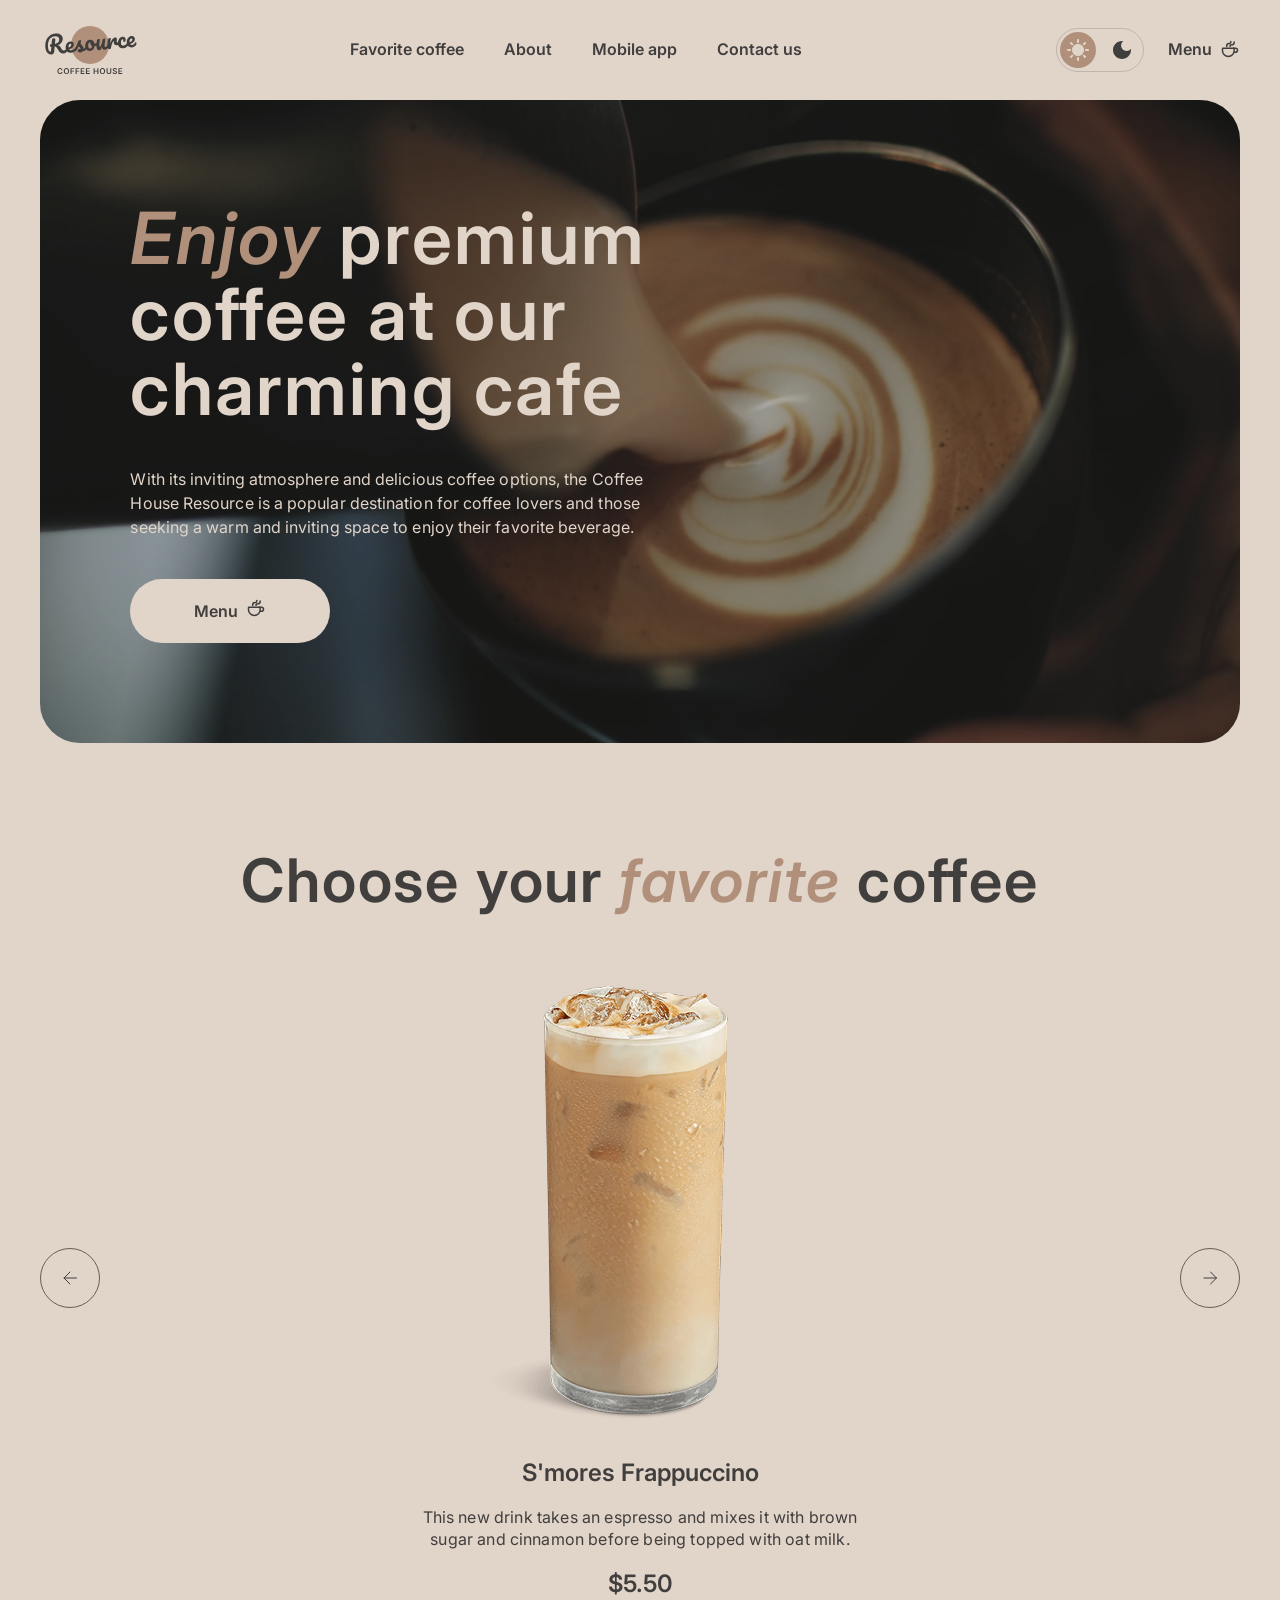
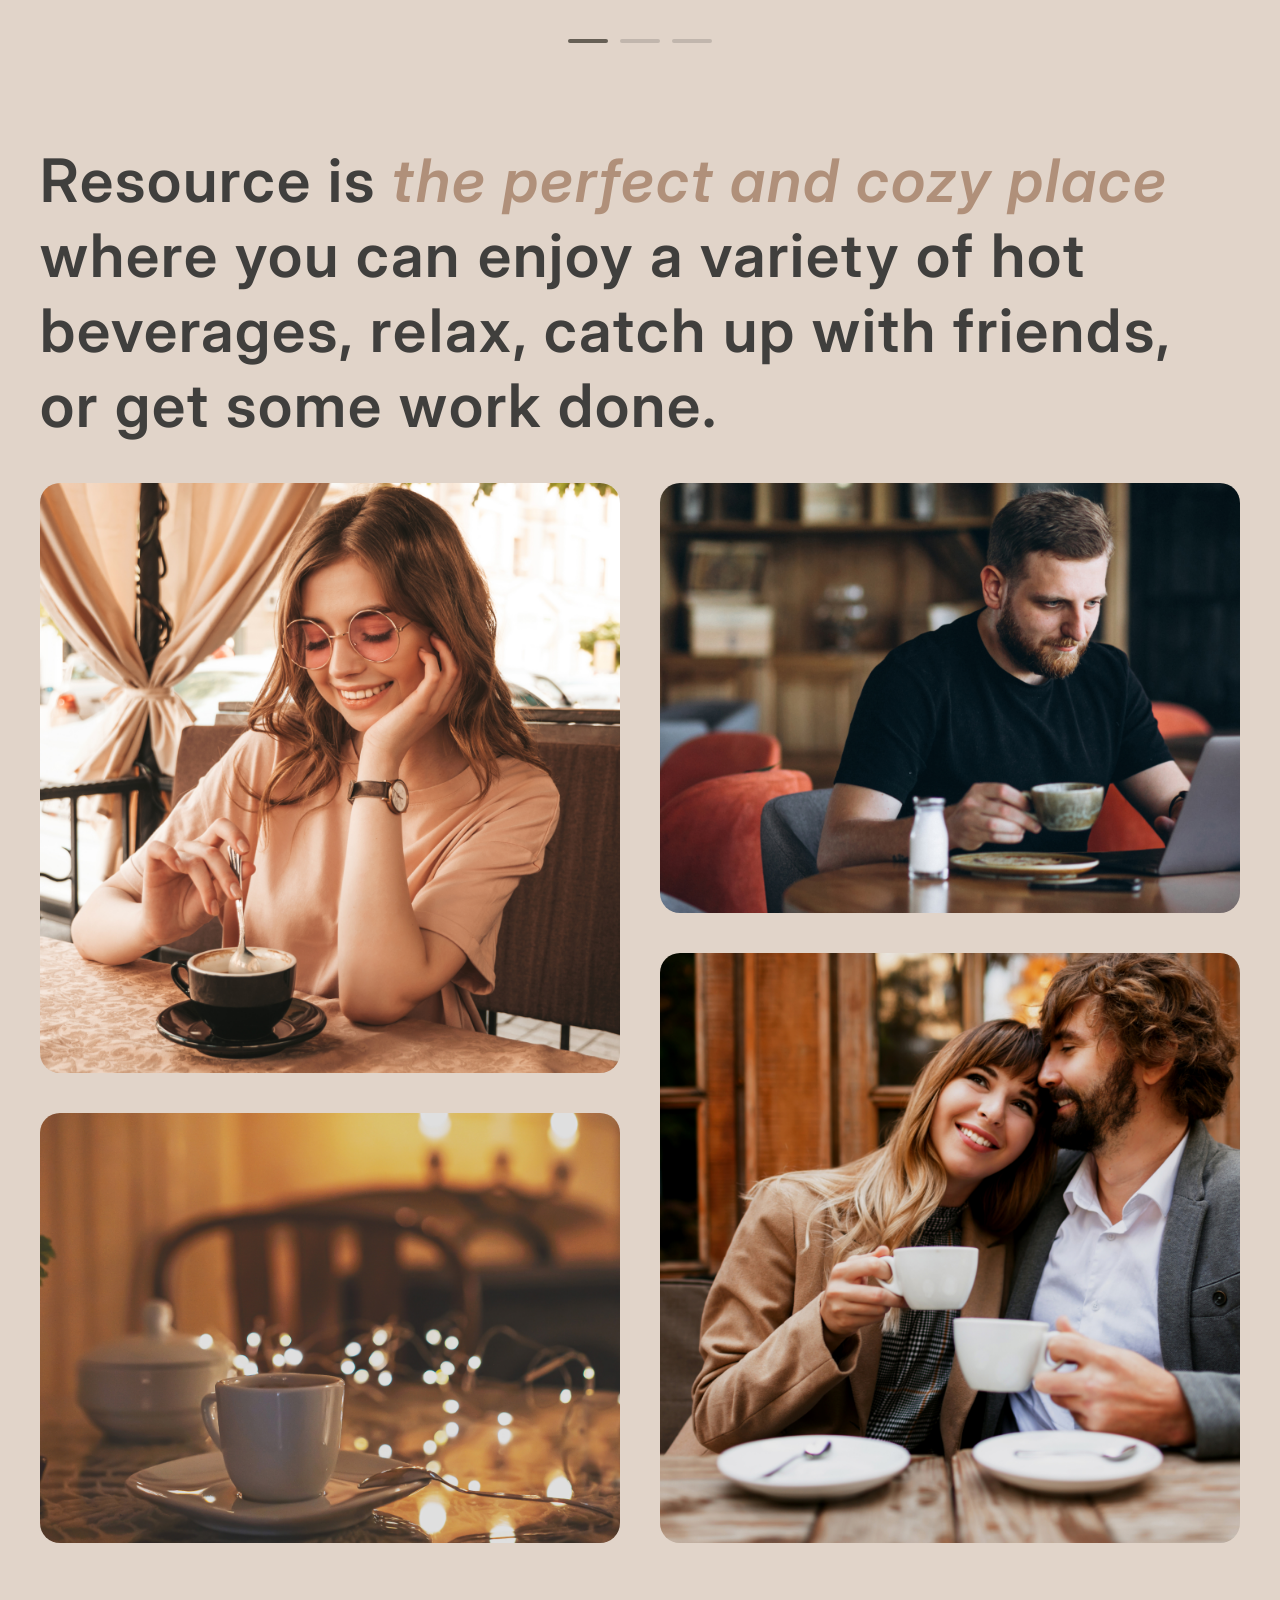
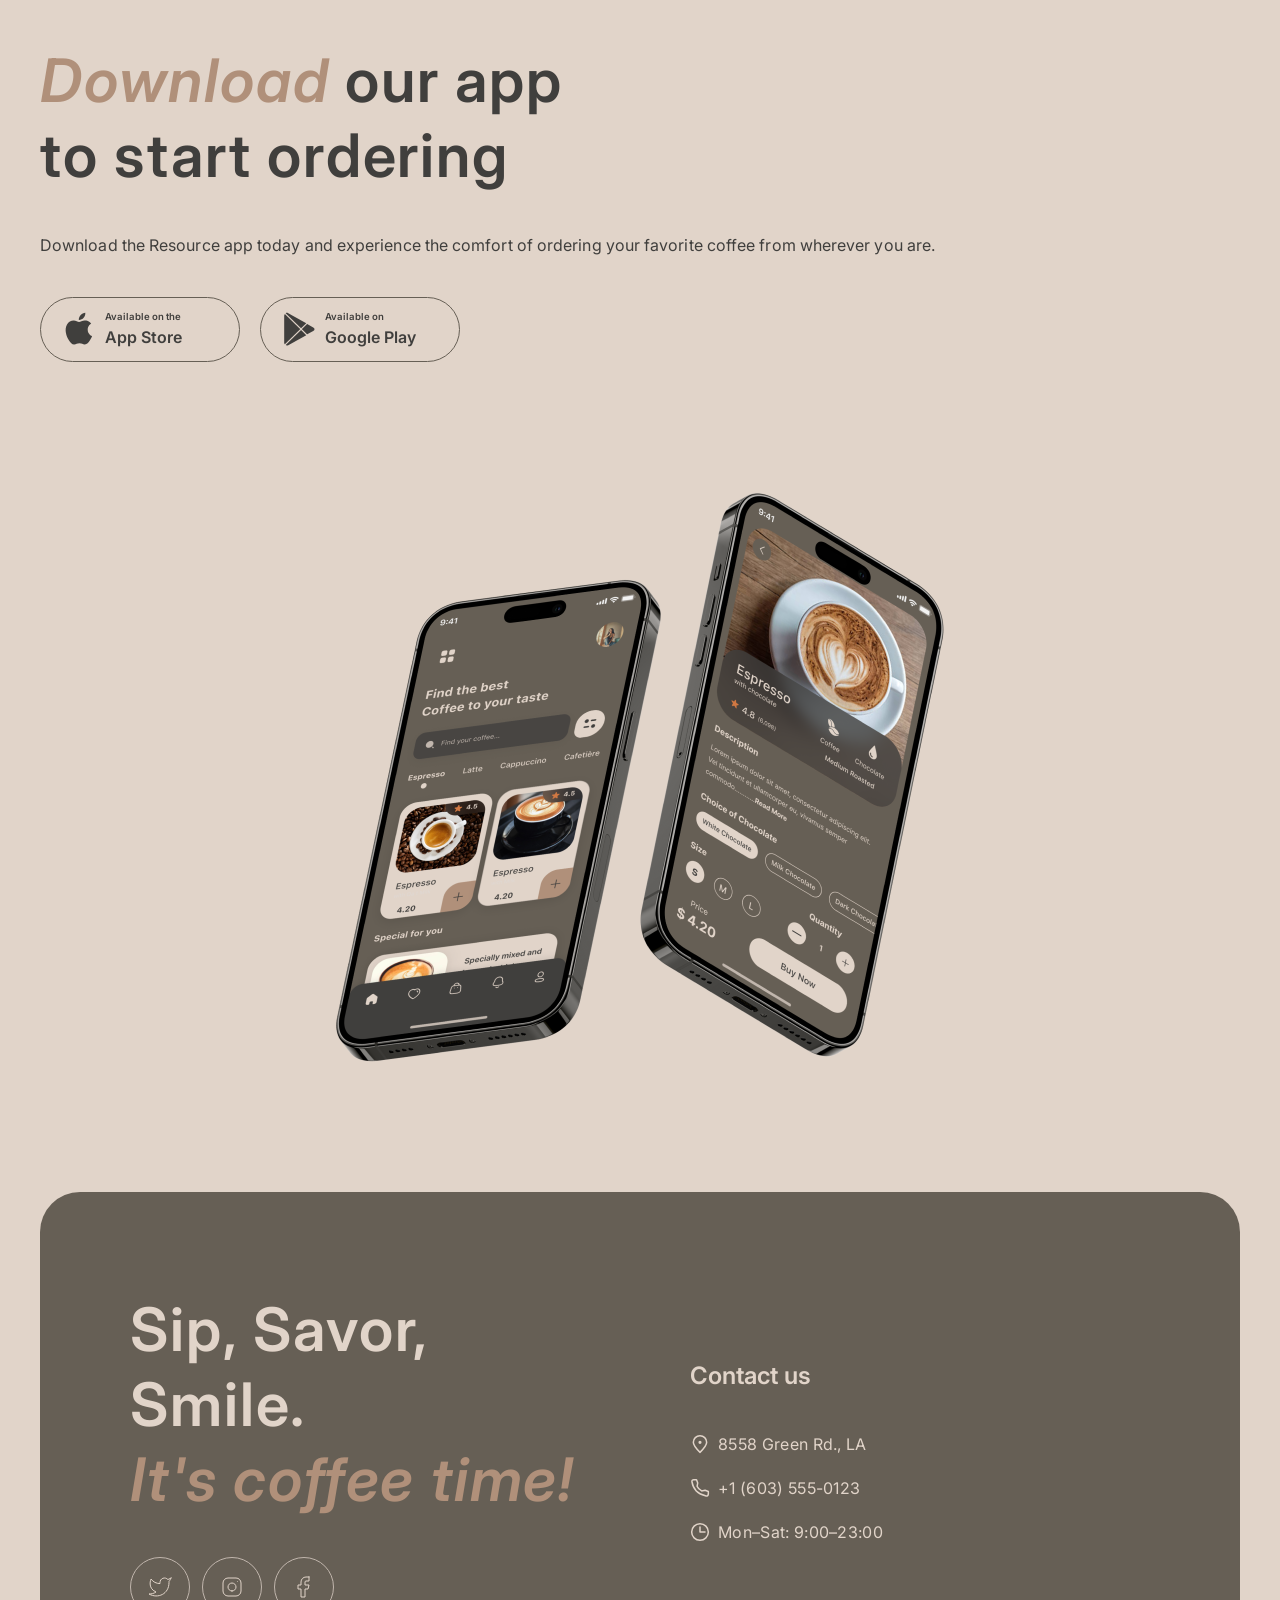
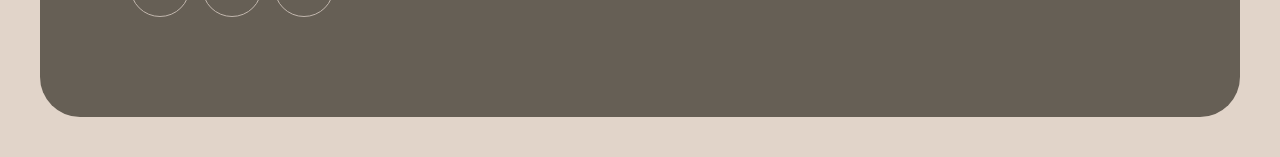
==== commit cd653182: "feat: add video as hero background" ====
--- a/index.html
+++ b/index.html
@@ -2,14 +2,14 @@
 <html lang="en">
 
 <head>
-    <meta charset="UTF-8" />
-    <meta name="viewport" content="width=device-width, initial-scale=1.0" />
+    <meta charset="UTF-8">
+    <meta name="viewport" content="width=device-width, initial-scale=1.0">
     <link rel="preconnect" href="https://fonts.googleapis.com">
     <link rel="preconnect" href="https://fonts.gstatic.com" crossorigin>
     <link
         href="https://fonts.googleapis.com/css2?family=Inter:ital,opsz,wght@0,14..32,100..900;1,14..32,100..900&display=swap"
         rel="stylesheet">
-    <link rel="icon" href="favicon.ico" />
+    <link rel="icon" href="favicon.ico">
     <title>Coffee House</title>
     <link rel="stylesheet" href="css/base.css">
     <link rel="stylesheet" href="css/layout.css">
@@ -156,18 +156,25 @@
         <!-- HERO -->
         <section class="hero">
             <div class="container hero__container">
+                <video class="hero__video" autoplay muted loop playsinline poster="../assets/images/img-hero.png">
+                    <source src="./assets/videos/hero.mp4" type="video/mp4">
+                </video>
+
+                <div class="hero__overlay" aria-hidden="true"></div>
+
                 <div class="hero__content">
                     <h1 class="hero__title">
                         <span class="accent">Enjoy</span> premium coffee at our charming cafe
                     </h1>
                     <p class="hero__description">
                         With its inviting atmosphere and delicious coffee options, the Coffee House Resource is a
-                        popular destination for
-                        coffee lovers and those seeking a warm and inviting space to enjoy their favorite beverage.
+                        popular destination for coffee lovers and those seeking a warm and inviting space to enjoy
+                        their favorite beverage.
                     </p>
                     <a class="button hero__button" href="menu.html">
                         Menu
-                        <span class="hero__cup-icon"><svg width="20" height="20" viewBox="0 0 20 20" fill="none"
+                        <span class="hero__cup-icon">
+                            <svg width="20" height="20" viewBox="0 0 20 20" fill="none"
                                 xmlns="http://www.w3.org/2000/svg">
                                 <path
                                     d="M14.166 9.76667V11.6667C14.166 14.8883 11.5543 17.5 8.33268 17.5C5.11102 17.5 2.49935 14.8883 2.49935 11.6667V9.76667C2.49935 9.4353 2.76798 9.16667 3.09935 9.16667H13.566C13.8974 9.16667 14.166 9.4353 14.166 9.76667Z"
@@ -208,7 +215,7 @@
                     </button>
                     <article class="coffee-card">
                         <div class="coffee-card__image-wrapper">
-                            <img class="coffee-card__image" src="./assets/images/s'mores frappuccino.png"
+                            <img class="coffee-card__image" src="./assets/images/s'mores_frappuccino.png"
                                 alt="S'mores Frappuccino">
                         </div>
                         <div class="coffee-card__content">
@@ -264,6 +271,7 @@
                             alt="Couple enjoying coffee together">
                     </div>
                 </div>
+            </div>
         </section>
 
         <!-- MOBILE APP -->
@@ -381,7 +389,8 @@
                     Contact us
                 </h2>
                 <div class="contacts-list">
-                    <a class="contacts-item contacts-item--link" href="#">
+                    <a class="contacts-item contacts-item--link" href="https://maps.app.goo.gl/XmhVyZSKtxiTYoj46"
+                        target="_blank">
                         <img class="contacts-icon" src="./assets/icons/location.svg" alt="">
                         <span>8558 Green Rd., LA</span>
                     </a>
--- a/css/components.css
+++ b/css/components.css
@@ -63,33 +63,33 @@
 }
 
 .theme-switcher__button--sun {
-    color: var(--color-text-inverse);
-    background-color: var(--color-text-accent);
+  color: var(--color-text-inverse);
+  background-color: var(--color-text-accent);
 }
 
 .theme-switcher__button--moon {
-    color: var(--color-text-primary);
-    background-color: transparent;
+  color: var(--color-text-primary);
+  background-color: transparent;
 }
 
 .theme-switcher__button--moon:hover {
-    color: var(--color-text-inverse);
-    background-color: var(--color-border-inverse);
+  color: var(--color-text-inverse);
+  background-color: var(--color-border-inverse);
 }
 
 :root[theme='dark'] .theme-switcher__button--sun {
-    color: var(--color-text-primary);
-    background-color: transparent;
+  color: var(--color-text-primary);
+  background-color: transparent;
 }
 
 :root[theme='dark'] .theme-switcher__button--moon {
-    color: var(--color-text-inverse);
-    background-color: var(--color-text-accent);
+  color: var(--color-text-inverse);
+  background-color: var(--color-text-accent);
 }
 
 :root[theme='dark'] .theme-switcher__button--sun:hover {
-    color: var(--color-text-primary);
-    background-color: var(--color-background-container);
+  color: var(--color-text-primary);
+  background-color: var(--color-background-container);
 }
 
 .burger {
@@ -117,10 +117,28 @@
 }
 
 /* ================= MAIN PAGE ================= */
+
 .hero__container {
+  position: relative;
+  overflow: hidden;
   border-radius: 40px;
-  background: url("../assets/images/img-hero.png") center center/cover no-repeat;
-  display: flex;
+  display: flex;
+}
+
+.hero__video {
+  position: absolute;
+  inset: 0;
+  width: 100%;
+  height: 100%;
+  object-fit: cover;
+  z-index: -2;
+}
+
+.hero__overlay {
+  position: absolute;
+  inset: 0;
+  background: rgba(64, 63, 61, 0.35);
+  z-index: -1;
 }
 
 .hero__content {
@@ -568,6 +586,11 @@
   border: 1px solid var(--color-border-primary);
   border-radius: 40px;
   color: var(--color-text-primary);
+  transition: transform 0.6s ease;
+}
+
+.menu-card:hover {
+  transform: scale(0.9);
 }
 
 .menu-card__image {
--- a/css/responsive.css
+++ b/css/responsive.css
@@ -136,4 +136,14 @@
     .mobile-app__container {
         flex-direction: row;
     }
+}
+
+@media (prefers-reduced-motion: reduce) {
+    .hero__video {
+        display: none;
+    }
+
+    .hero__container {
+        background: url("../assets/images/img-hero.png") center/cover no-repeat;
+    }
 }
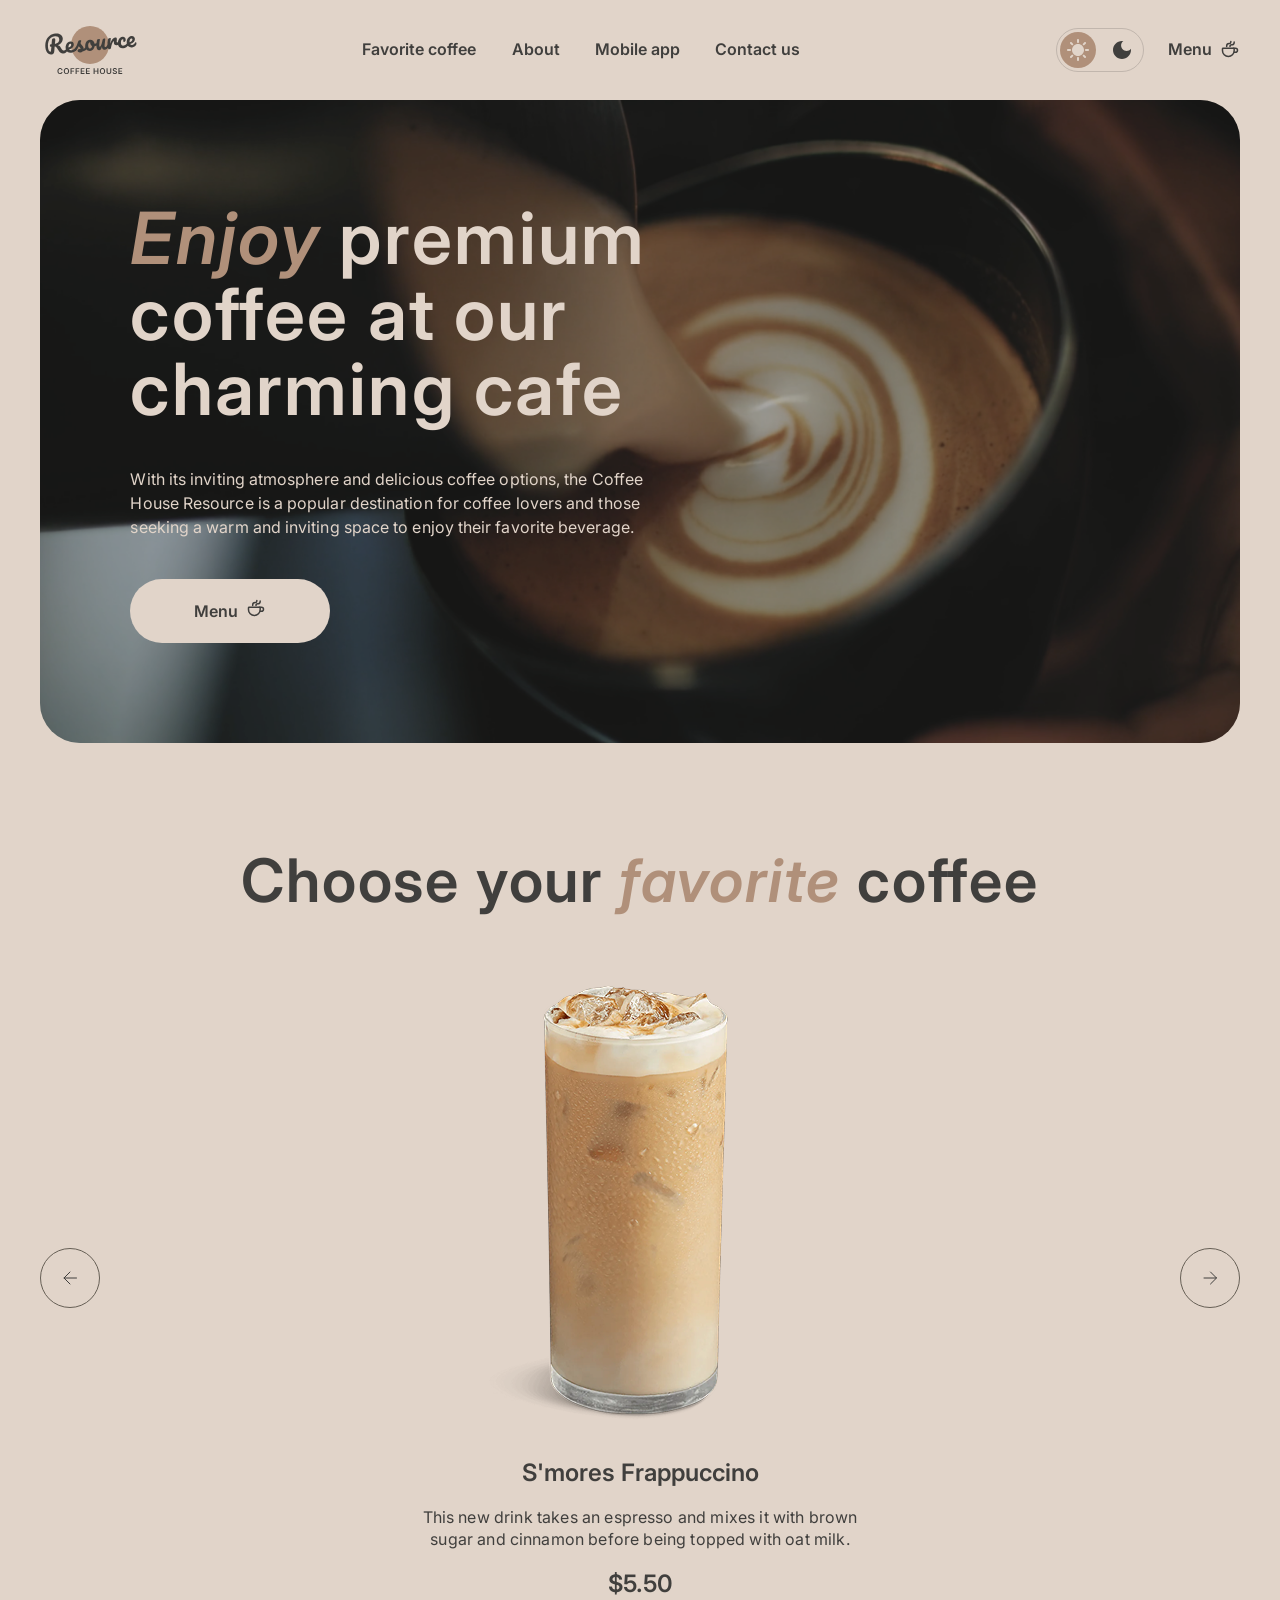
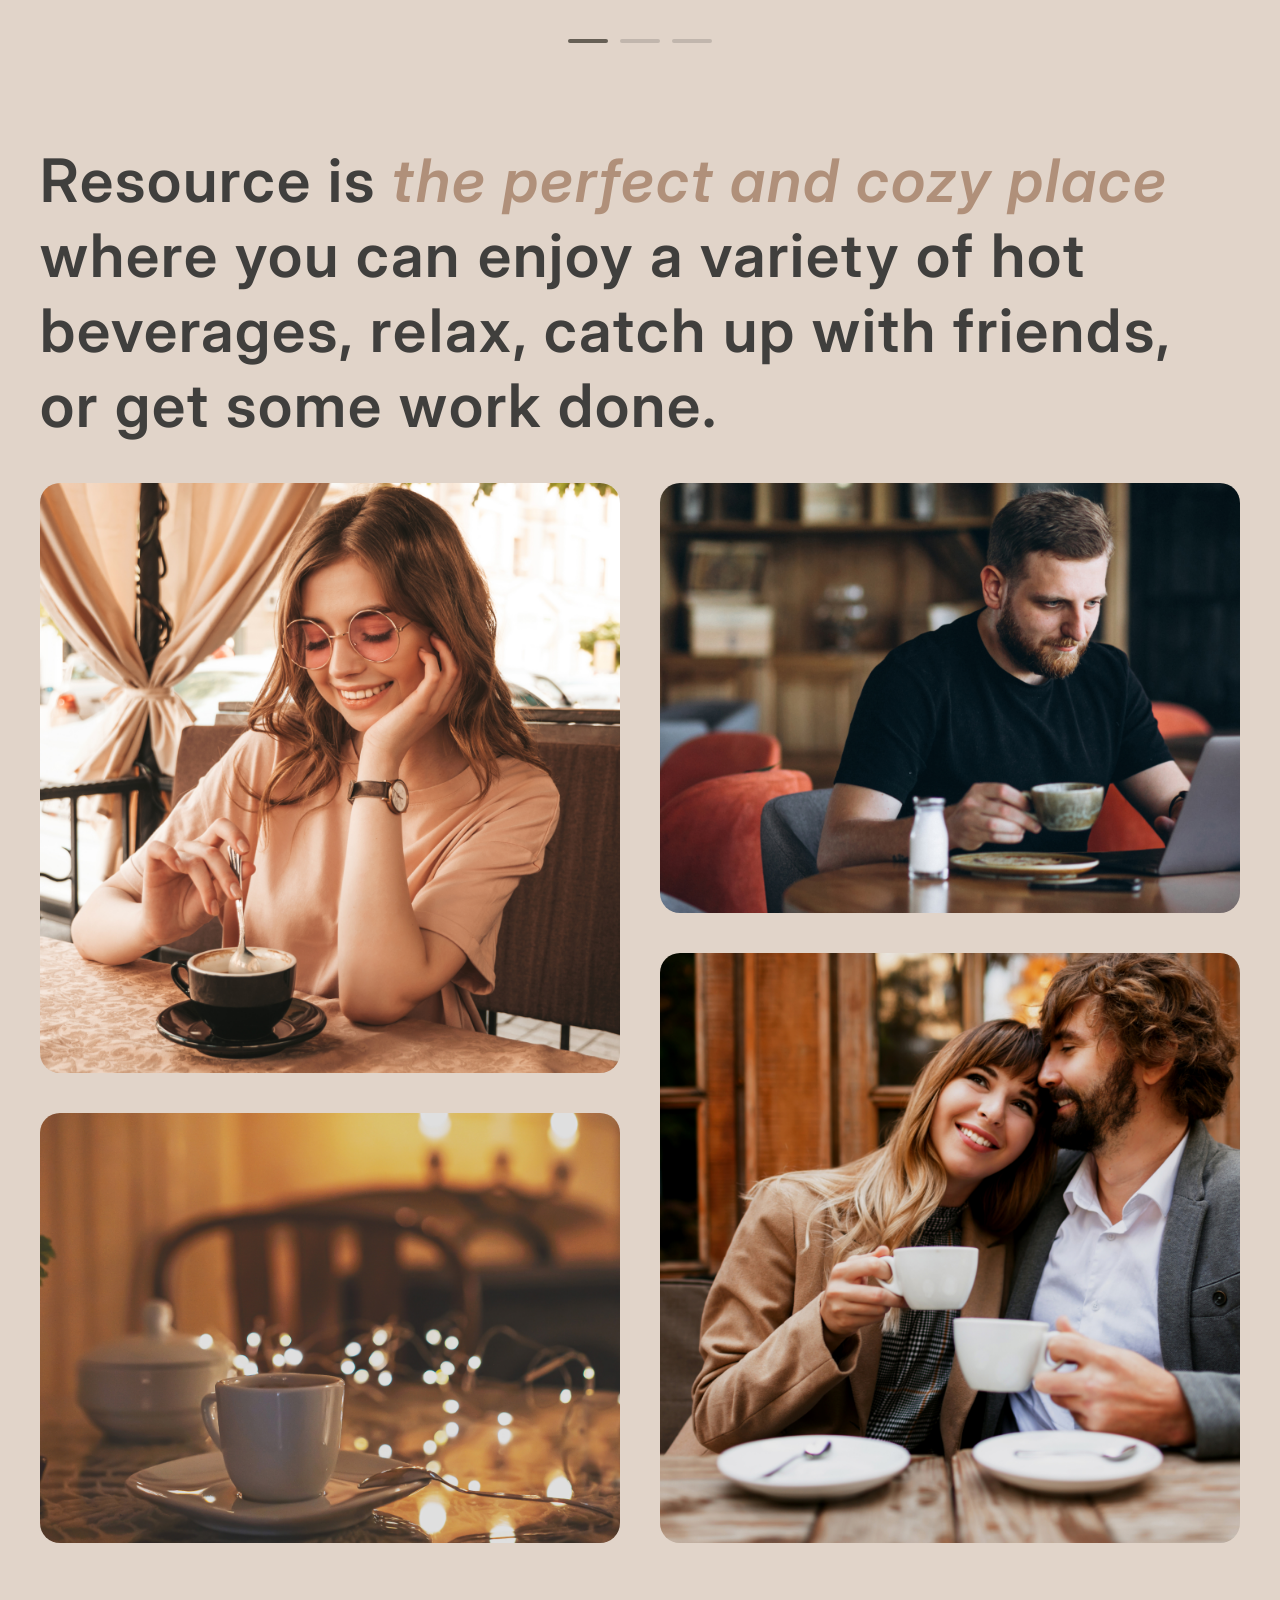
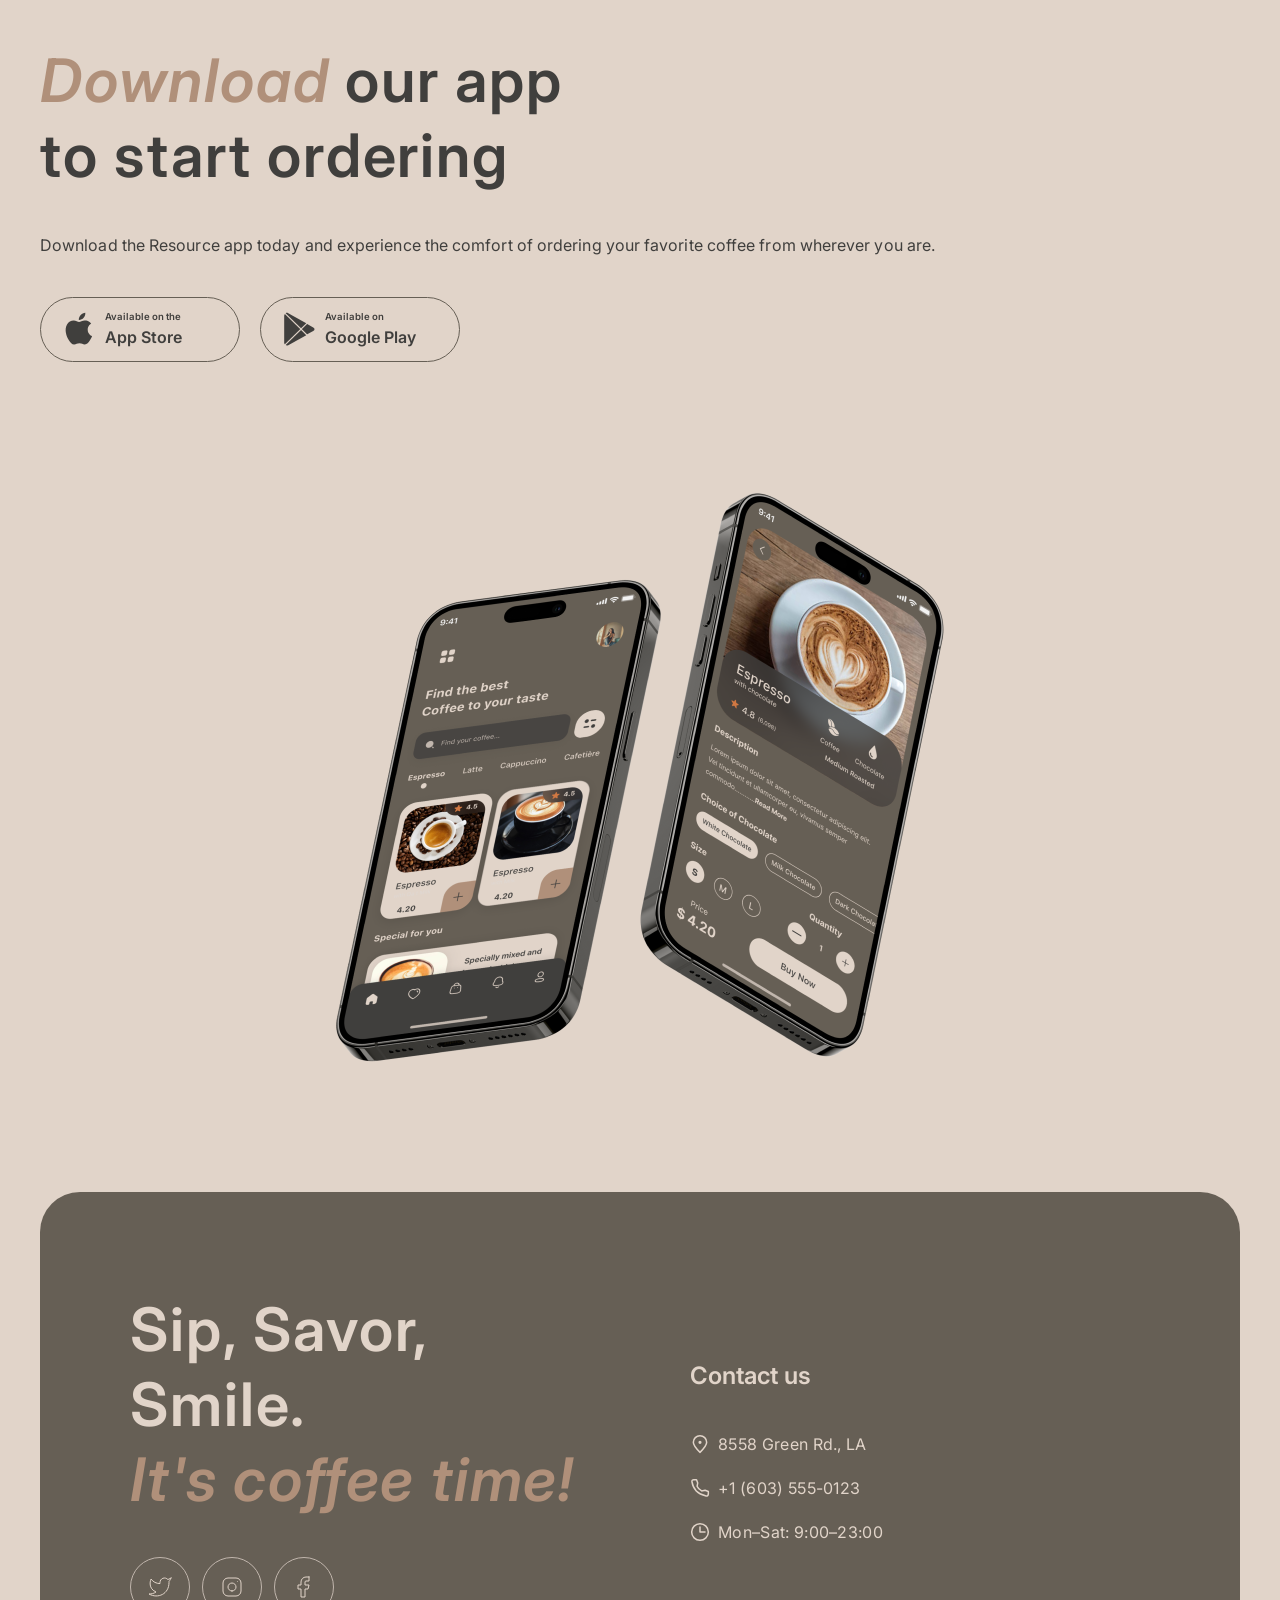
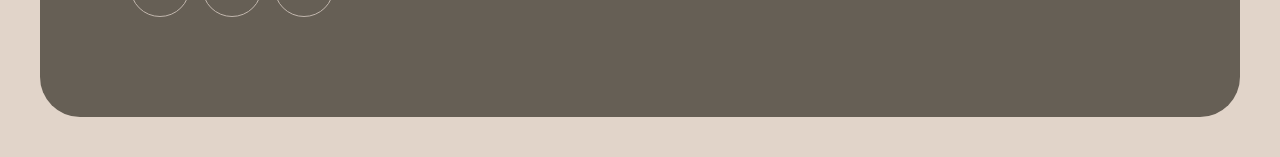
==== commit afbc351f: "fix: burger menu displaying" ====
--- a/index.html
+++ b/index.html
@@ -86,7 +86,7 @@
                 </svg>
             </a>
             <nav class="navigation">
-                <ul class="navigation__list">
+                <ul class="navigation__list" id="navigation-list">
                     <li class="navigation__item">
                         <a class="navigation__link" href="#favorite">
                             Favorite coffee
@@ -105,6 +105,30 @@
                     <li class="navigation__item">
                         <a class="navigation__link" href="#contacts">
                             Contact us
+                        </a>
+                    </li>
+                    <li class="navigation__item navigation__item--menu">
+                        <a class="navigation__link navigation__link--menu" href="menu.html">
+                            <span>Menu</span>
+                            <svg width="40" height="40" viewBox="0 0 20 20" fill="none"
+                                xmlns="http://www.w3.org/2000/svg">
+                                <path
+                                    d="M14.166 9.76667V11.6667C14.166 14.8883 11.5543 17.5 8.33268 17.5C5.11102 17.5 2.49935 14.8883 2.49935 11.6667V9.76667C2.49935 9.4353 2.76798 9.16667 3.09935 9.16667H13.566C13.8974 9.16667 14.166 9.4353 14.166 9.76667Z"
+                                    stroke="currentColor" stroke-width="1.5" stroke-linecap="round"
+                                    stroke-linejoin="round" />
+                                <path
+                                    d="M9.99935 7.49996C9.99935 6.66663 10.5946 5.83329 11.7851 5.83329C13.1 5.83329 14.166 4.7673 14.166 3.45234V2.91663"
+                                    stroke="currentColor" stroke-width="1.5" stroke-linecap="round"
+                                    stroke-linejoin="round" />
+                                <path
+                                    d="M6.66732 7.5V7.08333C6.66732 5.70262 7.78661 4.58333 9.16732 4.58333C10.0878 4.58333 10.834 3.83714 10.834 2.91667V2.5"
+                                    stroke="currentColor" stroke-width="1.5" stroke-linecap="round"
+                                    stroke-linejoin="round" />
+                                <path
+                                    d="M13.334 9.16663H15.4173C16.5679 9.16663 17.5007 10.0994 17.5007 11.25C17.5007 12.4006 16.5679 13.3333 15.4173 13.3333H14.1673"
+                                    stroke="currentColor" stroke-width="1.5" stroke-linecap="round"
+                                    stroke-linejoin="round" />
+                            </svg>
                         </a>
                     </li>
                 </ul>
@@ -126,9 +150,11 @@
                         </svg>
                     </button>
                 </div>
-                <button class="burger header__burger" type="button">
-                    <span class="burger__line"></span>
-                    <span class="burger__line"></span>
+                <button class="burger header__burger" type="button" aria-label="Open menu" aria-expanded="false" aria-controls="navigation-list">
+                    <span class="burger__inner">
+                        <span class="burger__line"></span>
+                        <span class="burger__line"></span>
+                    </span>
                 </button>
                 <a class="menu-link" href="menu.html">
                     <span>Menu</span>
@@ -406,6 +432,7 @@
             </div>
         </div>
     </footer>
+    <script type="module" src="./js/main.js"></script>
     <script type="module" src="main.js"></script>
 </body>
 
--- a/css/components.css
+++ b/css/components.css
@@ -9,29 +9,76 @@
 }
 
 .navigation__list {
-  display: none;
-  color: var(--color-text-primary);
+  position: fixed;
+  top: 98px;
+  right: 0;
+  width: 100%;
+  height: calc(100dvh - 98px);
+  padding-block: clamp(3.75rem, -6.166rem + 41.753vw, 13.875rem);
+  overflow-y: auto;
+  display: flex;
+  flex-direction: column;
+  align-items: center;
+  justify-content: safe center;
+  gap: 60px;
+  color: var(--color-text-primary);
+  background-color: var(--color-background-page);
+  transform: translateX(100%);
+  visibility: hidden;
+  transition:
+    transform 0.4s ease,
+    visibility 0.4s;
+  z-index: 1;
+}
+
+.navigation__list--open {
+  transform: translateX(0);
+  visibility: visible;
+}
+
+.navigation__item--menu {
+  margin-top: 40px;
+}
+
+.navigation__link--menu {
+  gap: 16px;
+}
+
+.navigation__link--menu:hover,
+.navigation__link--menu--active {
+  border-color: var(--color-text-primary);
+}
+
+.navigation__icon {
+  width: 40px;
+  height: 40px;
+  flex-shrink: 0;
+}
+
+.navigation__icon path {
+  stroke-width: 1;
 }
 
 .navigation__link {
-  display: flex;
-  align-items: center;
-  height: 28px;
-  font-size: 1rem;
-  font-weight: 600;
-  line-height: 1.5;
+  display: inline-flex;
+  align-items: center;
+  height: 40px;
+  font-size: 2rem;
+  font-weight: 600;
+  line-height: 1.25;
   border-bottom: 2px solid transparent;
   transition: border-color 0.3s ease;
 }
 
-.navigation__link:hover {
+.navigation__link:hover,
+.navigation__link[aria-current='page'] {
   border-color: var(--color-text-primary);
 }
 
 .header__actions {
   display: flex;
   align-items: center;
-  gap: clamp(0.75rem, 0.015rem + 3.093vw, 1.5rem);
+  gap: 24px;
 }
 
 .theme-switcher {
@@ -94,22 +141,56 @@
 
 .burger {
   display: flex;
-  flex-direction: column;
   width: 44px;
   height: 44px;
+  padding: 0;
   background: none;
   border: 1px solid var(--color-border-inverse);
   border-radius: 50%;
   cursor: pointer;
   justify-content: center;
   align-items: center;
-  gap: 8px;
+}
+
+.burger__inner {
+  position: relative;
+  width: 16px;
+  height: 8px;
 }
 
 .burger__line {
+  position: absolute;
+  right: 0;
   width: 16px;
-  height: 2px;
+  height: 1px;
   background-color: var(--color-text-primary);
+  border-radius: 1px;
+  transition:
+    transform 0.35s ease,
+    top 0.35s ease;
+  transform-origin: center;
+}
+
+.burger__line:first-child {
+  top: 0;
+}
+
+.burger__line:last-child {
+  top: calc(100% - 1px);
+}
+
+.burger--active .burger__line:first-child {
+  top: 50%;
+  transform: translateY(-50%) rotate(45deg);
+}
+
+.burger--active .burger__line:last-child {
+  top: 50%;
+  transform: translateY(-50%) rotate(-45deg);
+}
+
+.menu-open {
+  overflow: hidden;
 }
 
 .menu-link {
@@ -542,6 +623,7 @@
   font-weight: 600;
   line-height: 1.5;
   cursor: pointer;
+  transition: background-color 0.3s ease, color 0.3s ease;
 }
 
 .category-button__content {
@@ -561,12 +643,14 @@
   height: 30px;
 }
 
-.category-button--active {
+.category-button--active,
+.category-button:hover {
   background-color: var(--color-background-container);
   color: var(--color-text-inverse);
 }
 
-.category-button--active .icon-wrapper {
+.category-button--active .icon-wrapper,
+.category-button:hover .icon-wrapper {
   background-color: var(--color-background-page);
 }
 
--- a/css/responsive.css
+++ b/css/responsive.css
@@ -1,8 +1,4 @@
 @media (min-width: 768px) {
-    .header__actions {
-        margin-left: 2.75rem;
-    }
-
     .hero__content {
         margin-inline: clamp(3.75rem, 0.893rem + 5.952vw, 6.25rem);
     }
@@ -58,36 +54,39 @@
     }
 }
 
-@media (min-width: 810px) {
-    .gallery {
-        flex-direction: row;
+@media (min-width: 769px) {
+    .header__container {
+        gap: clamp(0rem, -2.865rem + 5.961vw, 2.5rem);
     }
 
-    .gallery__column {
-        width: calc((100% - 40px) / 2);
+    .navigation__list {
+        position: static;
+        width: auto;
+        height: auto;
+        padding: 0;
+        overflow: visible;
+        flex-direction: row;
+        gap: clamp(1.25rem, -0.183rem + 2.981vw, 2.5rem);
+        transform: none;
+        visibility: visible;
     }
 
-    .gallery__image--small {
-        display: block;
-        height: 430px;
+    .navigation__item--menu {
+        display: none;
     }
 
-    .footer__container {
-        flex-direction: row;
-        align-items: center;
-    }
-}
-
-@media (min-width: 960px) {
-    .navigation__list {
-        display: flex;
-        align-items: center;
-        justify-content: center;
-        gap: 40px;
+    .navigation__link {
+        height: 28px;
+        font-size: 1rem;
+        line-height: 1.5;
     }
 
     .burger {
         display: none;
+    }
+
+    .header__actions {
+        margin-left: clamp(0rem, -3.152rem + 6.557vw, 2.75rem);
     }
 
     .theme-switcher {
@@ -113,14 +112,28 @@
     }
 
     .menu-link:hover,
-    .menu__link--active {
+    .menu-link--active {
         border-color: var(--color-text-primary);
     }
+}
 
-    .menu__cup-icon {
-        width: 20px;
-        height: 20px;
-        color: var(--color-text-primary);
+@media (min-width: 810px) {
+    .gallery {
+        flex-direction: row;
+    }
+
+    .gallery__column {
+        width: calc((100% - 40px) / 2);
+    }
+
+    .gallery__image--small {
+        display: block;
+        height: 430px;
+    }
+
+    .footer__container {
+        flex-direction: row;
+        align-items: center;
     }
 }
 
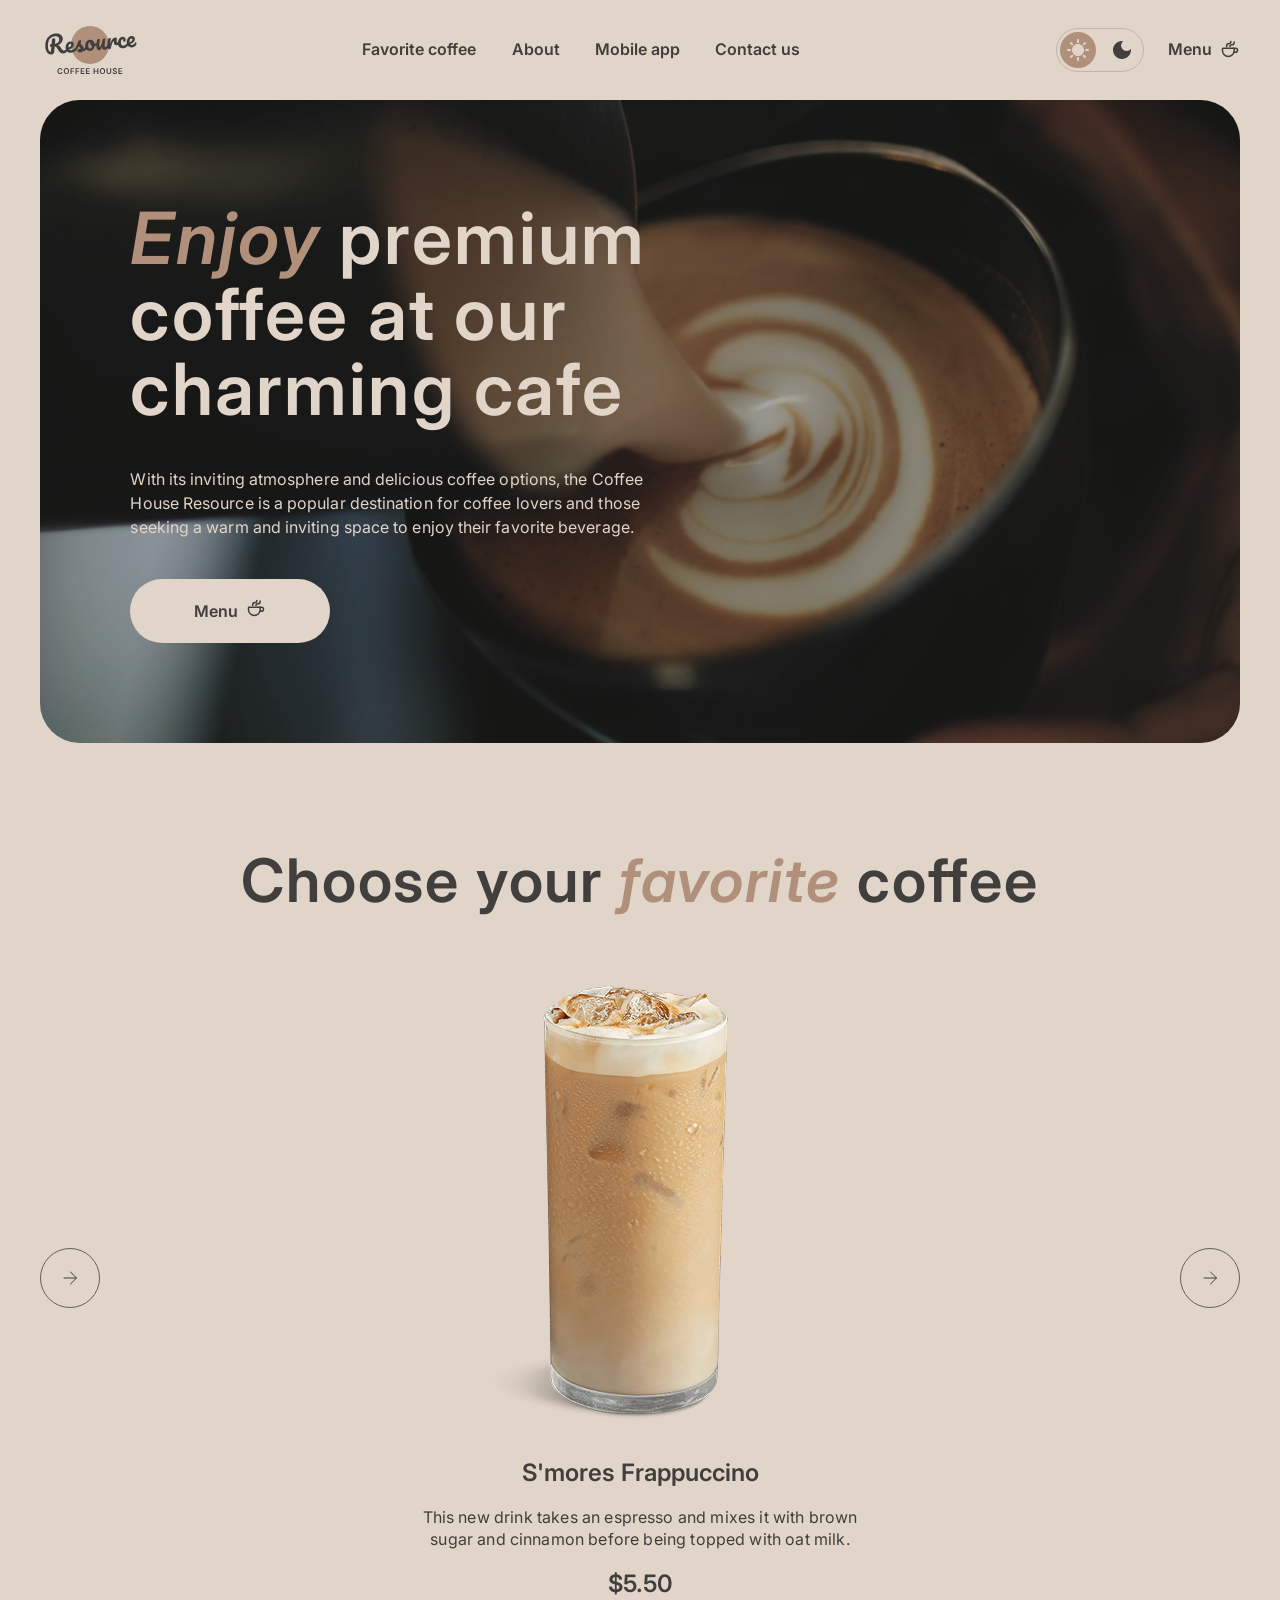
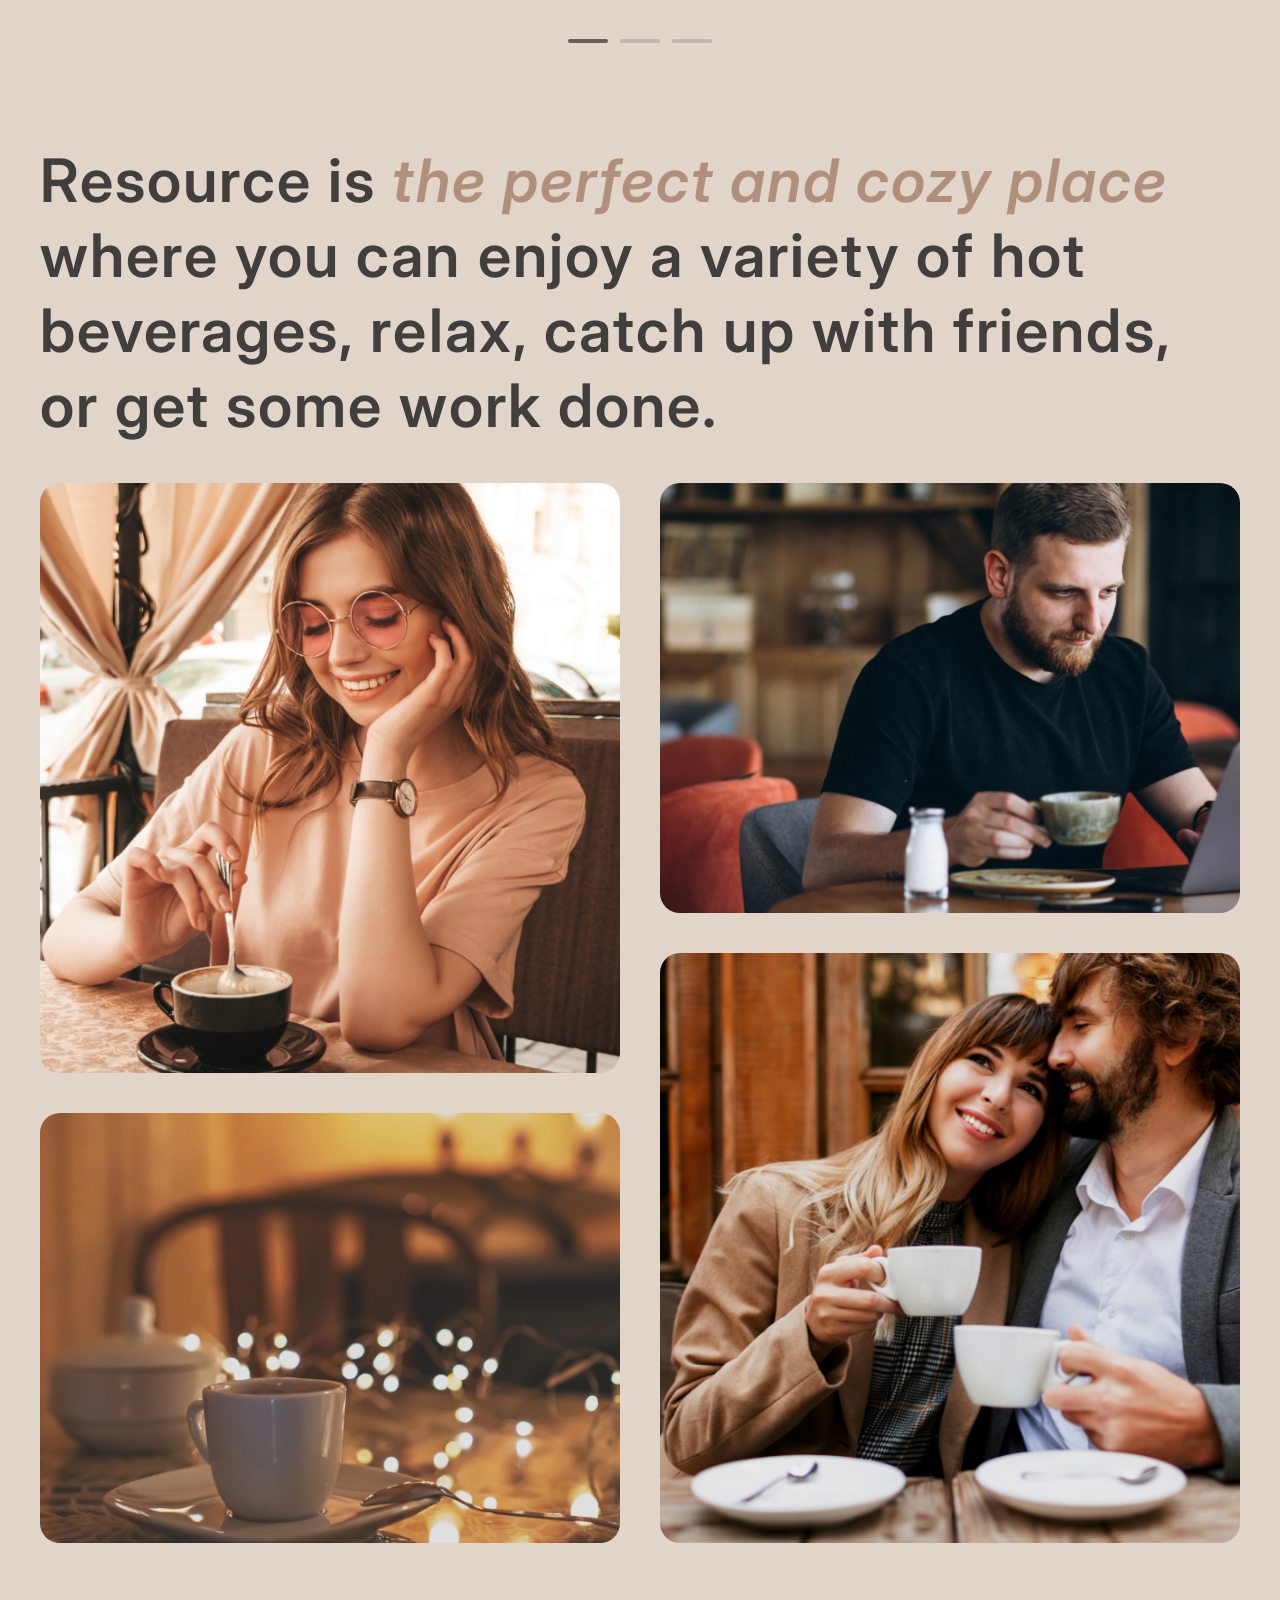
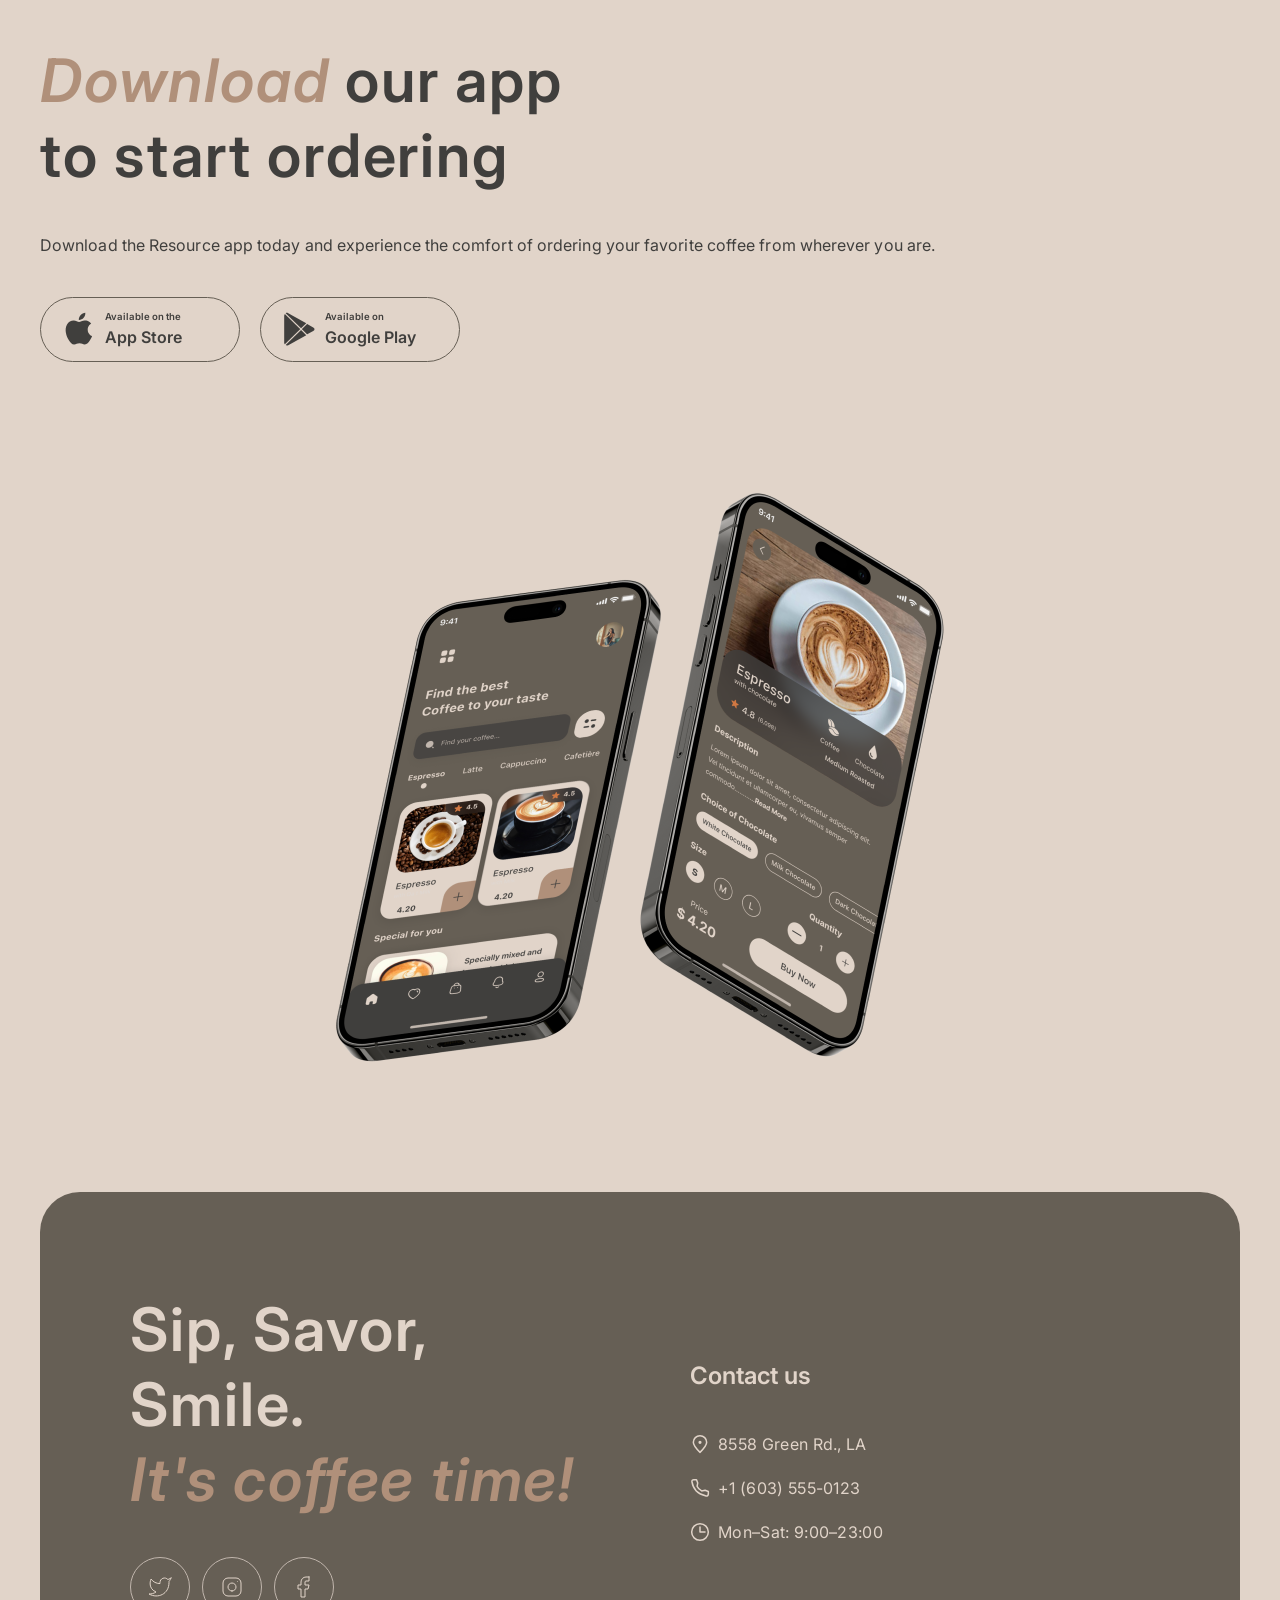
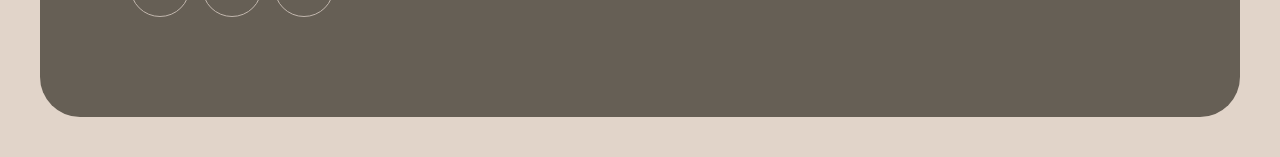
==== commit 0813c599: "fix: hero button display for desktop and add svg sprite" ====
--- a/index.html
+++ b/index.html
@@ -110,24 +110,8 @@
                     <li class="navigation__item navigation__item--menu">
                         <a class="navigation__link navigation__link--menu" href="menu.html">
                             <span>Menu</span>
-                            <svg width="40" height="40" viewBox="0 0 20 20" fill="none"
-                                xmlns="http://www.w3.org/2000/svg">
-                                <path
-                                    d="M14.166 9.76667V11.6667C14.166 14.8883 11.5543 17.5 8.33268 17.5C5.11102 17.5 2.49935 14.8883 2.49935 11.6667V9.76667C2.49935 9.4353 2.76798 9.16667 3.09935 9.16667H13.566C13.8974 9.16667 14.166 9.4353 14.166 9.76667Z"
-                                    stroke="currentColor" stroke-width="1.5" stroke-linecap="round"
-                                    stroke-linejoin="round" />
-                                <path
-                                    d="M9.99935 7.49996C9.99935 6.66663 10.5946 5.83329 11.7851 5.83329C13.1 5.83329 14.166 4.7673 14.166 3.45234V2.91663"
-                                    stroke="currentColor" stroke-width="1.5" stroke-linecap="round"
-                                    stroke-linejoin="round" />
-                                <path
-                                    d="M6.66732 7.5V7.08333C6.66732 5.70262 7.78661 4.58333 9.16732 4.58333C10.0878 4.58333 10.834 3.83714 10.834 2.91667V2.5"
-                                    stroke="currentColor" stroke-width="1.5" stroke-linecap="round"
-                                    stroke-linejoin="round" />
-                                <path
-                                    d="M13.334 9.16663H15.4173C16.5679 9.16663 17.5007 10.0994 17.5007 11.25C17.5007 12.4006 16.5679 13.3333 15.4173 13.3333H14.1673"
-                                    stroke="currentColor" stroke-width="1.5" stroke-linecap="round"
-                                    stroke-linejoin="round" />
+                            <svg class="icon" width="40" height="40" aria-hidden="true">
+                                <use href="./assets/svg/sprites.svg#cup-icon"></use>
                             </svg>
                         </a>
                     </li>
@@ -135,22 +119,21 @@
             </nav>
             <div class="header__actions">
                 <div class="theme-switcher">
-                    <button class="theme-switcher__button theme-switcher__button--sun" type="button">
-                        <svg width="22" height="22" viewBox="0 0 22 22" fill="none" xmlns="http://www.w3.org/2000/svg">
-                            <path
-                                d="M10 3V1C10 0.45 10.45 0 11 0C11.55 0 12 0.45 12 1V3C12 3.55 11.55 4 11 4C10.45 4 10 3.55 10 3ZM17.36 6.05L18.77 4.63C19.16 4.24 19.16 3.61 18.77 3.22C18.38 2.83 17.75 2.83 17.36 3.22L15.95 4.64C15.56 5.03 15.56 5.66 15.95 6.05C16.34 6.44 16.97 6.44 17.36 6.05ZM21 10H19C18.45 10 18 10.45 18 11C18 11.55 18.45 12 19 12H21C21.55 12 22 11.55 22 11C22 10.45 21.55 10 21 10ZM11 18C10.45 18 10 18.45 10 19V21C10 21.55 10.45 22 11 22C11.55 22 12 21.55 12 21V19C12 18.45 11.55 18 11 18ZM4.64 6.05L3.22 4.64C2.83 4.25 2.83 3.61 3.22 3.23C3.61 2.85 4.25 2.84 4.63 3.23L6.04 4.64C6.43 5.03 6.43 5.67 6.04 6.05C5.65 6.43 5.02 6.44 4.64 6.05ZM15.95 15.95C15.56 16.34 15.56 16.98 15.95 17.36L17.36 18.77C17.75 19.16 18.39 19.16 18.77 18.77C19.16 18.38 19.16 17.74 18.77 17.36L17.36 15.95C16.98 15.56 16.34 15.56 15.95 15.95ZM1 12H3C3.55 12 4 11.55 4 11C4 10.45 3.55 10 3 10H1C0.45 10 0 10.45 0 11C0 11.55 0.45 12 1 12ZM4.64 18.78L6.05 17.37C6.44 16.98 6.44 16.34 6.05 15.96C5.66 15.58 5.02 15.57 4.64 15.96L3.23 17.37C2.84 17.76 2.84 18.4 3.23 18.78C3.61 19.17 4.25 19.17 4.64 18.78ZM11 5C7.69 5 5 7.69 5 11C5 14.31 7.69 17 11 17C14.31 17 17 14.31 17 11C17 7.69 14.31 5 11 5Z"
-                                fill="currentColor" />
+                    <button class="theme-switcher__button theme-switcher__button--sun" type="button"
+                        aria-label="Light theme">
+                        <svg class="icon" width="22" height="22" aria-hidden="true">
+                            <use href="./assets/svg/sprites.svg#sun-icon"></use>
                         </svg>
                     </button>
-                    <button class="theme-switcher__button theme-switcher__button--moon" type="button">
-                        <svg width="18" height="18" viewBox="0 0 18 18" fill="none" xmlns="http://www.w3.org/2000/svg">
-                            <path
-                                d="M9 0C4.03 0 0 4.03 0 9C0 13.97 4.03 18 9 18C13.97 18 18 13.97 18 9C18 8.54 17.96 8.08 17.9 7.64C16.92 9.01 15.32 9.9 13.5 9.9C10.52 9.9 8.1 7.48 8.1 4.5C8.1 2.69 8.99 1.08 10.36 0.0999999C9.92 0.0399999 9.46 0 9 0Z"
-                                fill="currentColor" />
+                    <button class="theme-switcher__button theme-switcher__button--moon" type="button"
+                        aria-label="Dark theme">
+                        <svg class="icon" width="18" height="18" aria-hidden="true">
+                            <use href="./assets/svg/sprites.svg#moon-icon"></use>
                         </svg>
                     </button>
                 </div>
-                <button class="burger header__burger" type="button" aria-label="Open menu" aria-expanded="false" aria-controls="navigation-list">
+                <button class="burger header__burger" type="button" aria-label="Open menu" aria-expanded="false"
+                    aria-controls="navigation-list">
                     <span class="burger__inner">
                         <span class="burger__line"></span>
                         <span class="burger__line"></span>
@@ -158,19 +141,8 @@
                 </button>
                 <a class="menu-link" href="menu.html">
                     <span>Menu</span>
-                    <svg width="20" height="20" viewBox="0 0 20 20" fill="none" xmlns="http://www.w3.org/2000/svg">
-                        <path
-                            d="M14.166 9.76667V11.6667C14.166 14.8883 11.5543 17.5 8.33268 17.5C5.11102 17.5 2.49935 14.8883 2.49935 11.6667V9.76667C2.49935 9.4353 2.76798 9.16667 3.09935 9.16667H13.566C13.8974 9.16667 14.166 9.4353 14.166 9.76667Z"
-                            stroke="currentColor" stroke-width="1.5" stroke-linecap="round" stroke-linejoin="round" />
-                        <path
-                            d="M9.99935 7.49996C9.99935 6.66663 10.5946 5.83329 11.7851 5.83329C13.1 5.83329 14.166 4.7673 14.166 3.45234V2.91663"
-                            stroke="currentColor" stroke-width="1.5" stroke-linecap="round" stroke-linejoin="round" />
-                        <path
-                            d="M6.66732 7.5V7.08333C6.66732 5.70262 7.78661 4.58333 9.16732 4.58333C10.0878 4.58333 10.834 3.83714 10.834 2.91667V2.5"
-                            stroke="currentColor" stroke-width="1.5" stroke-linecap="round" stroke-linejoin="round" />
-                        <path
-                            d="M13.334 9.16663H15.4173C16.5679 9.16663 17.5007 10.0994 17.5007 11.25C17.5007 12.4006 16.5679 13.3333 15.4173 13.3333H14.1673"
-                            stroke="currentColor" stroke-width="1.5" stroke-linecap="round" stroke-linejoin="round" />
+                    <svg class="icon" width="20" height="20" aria-hidden="true">
+                        <use href="./assets/svg/sprites.svg#cup-icon"></use>
                     </svg>
                 </a>
             </div>
@@ -200,24 +172,8 @@
                     <a class="button hero__button" href="menu.html">
                         Menu
                         <span class="hero__cup-icon">
-                            <svg width="20" height="20" viewBox="0 0 20 20" fill="none"
-                                xmlns="http://www.w3.org/2000/svg">
-                                <path
-                                    d="M14.166 9.76667V11.6667C14.166 14.8883 11.5543 17.5 8.33268 17.5C5.11102 17.5 2.49935 14.8883 2.49935 11.6667V9.76667C2.49935 9.4353 2.76798 9.16667 3.09935 9.16667H13.566C13.8974 9.16667 14.166 9.4353 14.166 9.76667Z"
-                                    stroke="currentColor" stroke-width="1.5" stroke-linecap="round"
-                                    stroke-linejoin="round" />
-                                <path
-                                    d="M9.99935 7.49996C9.99935 6.66663 10.5946 5.83329 11.7851 5.83329C13.1 5.83329 14.166 4.7673 14.166 3.45234V2.91663"
-                                    stroke="currentColor" stroke-width="1.5" stroke-linecap="round"
-                                    stroke-linejoin="round" />
-                                <path
-                                    d="M6.66732 7.5V7.08333C6.66732 5.70262 7.78661 4.58333 9.16732 4.58333C10.0878 4.58333 10.834 3.83714 10.834 2.91667V2.5"
-                                    stroke="currentColor" stroke-width="1.5" stroke-linecap="round"
-                                    stroke-linejoin="round" />
-                                <path
-                                    d="M13.334 9.16663H15.4173C16.5679 9.16663 17.5007 10.0994 17.5007 11.25C17.5007 12.4006 16.5679 13.3333 15.4173 13.3333H14.1673"
-                                    stroke="currentColor" stroke-width="1.5" stroke-linecap="round"
-                                    stroke-linejoin="round" />
+                            <svg class="icon" width="20" height="20" aria-hidden="true">
+                                <use href="./assets/svg/sprites.svg#cup-icon"></use>
                             </svg>
                         </span>
                     </a>
@@ -234,40 +190,77 @@
                 </h2>
                 <div class="slider__wrapper">
                     <button class="slider__button slider__button--prev" type="button" aria-label="Previous coffee">
-                        <svg width="24" height="24" viewBox="0 0 24 24" fill="none" xmlns="http://www.w3.org/2000/svg">
-                            <path d="M18.5 12H6M12 18L6 12L12 6" stroke="currentColor" stroke-linecap="round"
-                                stroke-linejoin="round" />
+                        <svg class="icon icon--flip" width="24" height="24" aria-hidden="true">
+                            <use href="./assets/svg/sprites.svg#arrow-icon"></use>
                         </svg>
                     </button>
-                    <article class="coffee-card">
-                        <div class="coffee-card__image-wrapper">
-                            <img class="coffee-card__image" src="./assets/images/s'mores_frappuccino.png"
-                                alt="S'mores Frappuccino">
+                    <div class="slider__viewport">
+                        <div class="slider__track">
+                            <article class="coffee-card slider__slide">
+                                <div class="coffee-card__image-wrapper">
+                                    <img class="coffee-card__image" src="./assets/images/coffee-slider-1.png"
+                                        alt="S'mores Frappuccino">
+                                </div>
+                                <div class="coffee-card__content">
+                                    <h3 class="coffee-card__title">
+                                        S'mores Frappuccino
+                                    </h3>
+                                    <p class="coffee-card__description">
+                                        This new drink takes an espresso and mixes it
+                                        with brown sugar and cinnamon before being
+                                        topped with oat milk.
+                                    </p>
+                                    <p class="coffee-card__price">
+                                        $5.50
+                                    </p>
+                                </div>
+                            </article>
+                            <article class="coffee-card slider__slide">
+                                <div class="coffee-card__image-wrapper">
+                                    <img class="coffee-card__image" src="./assets/images/coffee-slider-2.png"
+                                        alt="Caramel Macchiato">
+                                </div>
+                                <div class="coffee-card__content">
+                                    <h3 class="coffee-card__title">
+                                        Caramel Macchiato
+                                    </h3>
+                                    <p class="coffee-card__description">
+                                        Fragrant and unique classic espresso with rich caramel-peanut syrup, with cream
+                                        under whipped thick foam.
+                                    </p>
+                                    <p class="coffee-card__price">
+                                        $5.00
+                                    </p>
+                                </div>
+                            </article>
+                            <article class="coffee-card slider__slide">
+                                <div class="coffee-card__image-wrapper">
+                                    <img class="coffee-card__image" src="./assets/images/coffee-slider-3.png"
+                                        alt="Ice coffee">
+                                </div>
+                                <div class="coffee-card__content">
+                                    <h3 class="coffee-card__title">
+                                        Ice coffee
+                                    </h3>
+                                    <p class="coffee-card__description">
+                                        A popular summer drink that tones and invigorates. Prepared from coffee, milk
+                                        and ice.
+                                    </p>
+                                    <p class="coffee-card__price">
+                                        $4.50
+                                    </p>
+                                </div>
+                            </article>
                         </div>
-                        <div class="coffee-card__content">
-                            <h3 class="coffee-card__title">
-                                S'mores Frappuccino
-                            </h3>
-                            <p class="coffee-card__description">
-                                This new drink takes an espresso and mixes it
-                                with brown sugar and cinnamon before being
-                                topped with oat milk.
-                            </p>
-                            <p class="coffee-card__price">
-                                $5.50
-                            </p>
-                        </div>
-                    </article>
+                    </div>
                     <button class="slider__button slider__button--next" type="button" aria-label="Next coffee">
-                        <svg width="24" height="24" viewBox="0 0 24 24" fill="none" xmlns="http://www.w3.org/2000/svg">
-                            <path d="M6 12H18.5M12.5 18L18.5 12L12.5 6" stroke="currentColor" stroke-linecap="round"
-                                stroke-linejoin="round" />
+                        <svg class="icon" width="24" height="24" aria-hidden="true">
+                            <use href="./assets/svg/sprites.svg#arrow-icon"></use>
                         </svg>
-
                     </button>
                 </div>
                 <div class="slider__pagination">
-                    <button class="slider__dot slider__dot--active" type="button" aria-label="Slide 1"></button>
+                    <button class="slider__dot" type="button" aria-label="Slide 1"></button>
                     <button class="slider__dot" type="button" aria-label="Slide 2"></button>
                     <button class="slider__dot" type="button" aria-label="Slide 3"></button>
                 </div>
@@ -316,14 +309,8 @@
                     </p>
                     <div class="app-buttons">
                         <a class="app-button" href="#" aria-label="Download on the App Store">
-                            <svg width="36" height="36" viewBox="0 0 36 36" fill="none"
-                                xmlns="http://www.w3.org/2000/svg">
-                                <path
-                                    d="M26.7063 18.6307C26.6694 14.6324 30.0641 12.6872 30.2193 12.5966C28.2967 9.86366 25.3169 9.49026 24.2697 9.46048C21.767 9.20369 19.3393 10.9206 18.0644 10.9206C16.764 10.9206 14.8008 9.48529 12.6848 9.52747C9.96196 9.56841 7.41468 11.1055 6.01762 13.4923C3.13444 18.359 5.28474 25.5108 8.04705 29.4446C9.42884 31.3712 11.0435 33.5223 13.1569 33.4466C15.2245 33.3635 15.9968 32.1614 18.4919 32.1614C20.9641 32.1614 21.6893 33.4466 23.8447 33.3983C26.0637 33.3635 27.4608 31.463 28.7942 29.519C30.3911 27.3108 31.0323 25.1362 31.0578 25.0245C31.0056 25.0071 26.7483 23.4229 26.7063 18.6307Z"
-                                    fill="currentColor" />
-                                <path
-                                    d="M22.6347 6.87268C23.7468 5.51675 24.5076 3.67205 24.2964 1.80005C22.6869 1.86952 20.674 2.88554 19.5149 4.21169C18.4893 5.38029 17.5732 7.29571 17.8099 9.097C19.6179 9.2285 21.4743 8.20752 22.6347 6.87268Z"
-                                    fill="currentColor" />
+                            <svg class="icon" width="36" height="36" aria-hidden="true">
+                                <use href="./assets/svg/sprites.svg#apple-icon"></use>
                             </svg>
                             <span class="button-lable">
                                 <small class="button-text--small">Available on the</small>
@@ -331,20 +318,8 @@
                             </span>
                         </a>
                         <a class="app-button" href="#" aria-label="Get it on Google Play">
-                            <svg width="36" height="36" viewBox="0 0 36 36" fill="none"
-                                xmlns="http://www.w3.org/2000/svg">
-                                <path
-                                    d="M3.7558 3.20309C3.39335 3.57302 3.18359 4.14896 3.18359 4.89483V31.4995C3.18359 32.2454 3.39335 32.8213 3.7558 33.1913L3.84525 33.2725L19.1359 18.3701V18.0182L3.84525 3.11587L3.7558 3.20309Z"
-                                    fill="currentColor" />
-                                <path
-                                    d="M26.0776 23.34L20.9863 18.3701V18.0182L26.0837 13.0482L26.1979 13.1129L32.2345 16.4618C33.9573 17.4122 33.9573 18.9761 32.2345 19.9325L26.1979 23.2754L26.0776 23.34Z"
-                                    fill="currentColor" />
-                                <path
-                                    d="M25.2733 24.2008L20.0617 19.1196L4.68164 34.1167C5.25384 34.7031 6.18695 34.7738 7.24807 34.1873L25.2733 24.2008Z"
-                                    fill="currentColor" />
-                                <path
-                                    d="M25.2733 12.1876L7.24807 2.20103C6.18695 1.62058 5.25384 1.69125 4.68164 2.27772L20.0617 17.2688L25.2733 12.1876Z"
-                                    fill="currentColor" />
+                            <svg class="icon" width="36" height="36" aria-hidden="true">
+                                <use href="./assets/svg/sprites.svg#google-play-icon"></use>
                             </svg>
                             <span class="button-lable">
                                 <small class="button-text--small">Available on</small>
@@ -375,36 +350,22 @@
                 <ul class="socials">
                     <li>
                         <a class="socials__link" href="#" aria-label="Twitter">
-                            <svg width="24" height="24" viewBox="0 0 24 24" fill="none"
-                                xmlns="http://www.w3.org/2000/svg">
-                                <path
-                                    d="M23 3.01006C23 3.01006 20.9821 4.20217 19.86 4.54006C19.2577 3.84757 18.4573 3.35675 17.567 3.13398C16.6767 2.91122 15.7395 2.96725 14.8821 3.29451C14.0247 3.62177 13.2884 4.20446 12.773 4.96377C12.2575 5.72309 11.9877 6.62239 12 7.54006V8.54006C10.2426 8.58562 8.50127 8.19587 6.93101 7.4055C5.36074 6.61513 4.01032 5.44869 3 4.01006C3 4.01006 -1 13.0101 8 17.0101C5.94053 18.408 3.48716 19.109 1 19.0101C10 24.0101 21 19.0101 21 7.51006C20.9991 7.23151 20.9723 6.95365 20.92 6.68006C21.9406 5.67355 23 3.01006 23 3.01006Z"
-                                    stroke="currentColor" stroke-linecap="round" stroke-linejoin="round" />
+                            <svg class="icon" width="24" height="24" aria-hidden="true">
+                                <use href="./assets/svg/sprites.svg#twitter-icon"></use>
                             </svg>
                         </a>
                     </li>
                     <li>
                         <a class="socials__link" href="#" aria-label="Instagram">
-                            <svg width="24" height="24" viewBox="0 0 24 24" fill="none"
-                                xmlns="http://www.w3.org/2000/svg">
-                                <path
-                                    d="M12 16C14.2091 16 16 14.2091 16 12C16 9.79086 14.2091 8 12 8C9.79086 8 8 9.79086 8 12C8 14.2091 9.79086 16 12 16Z"
-                                    stroke="currentColor" stroke-linecap="round" stroke-linejoin="round" />
-                                <path
-                                    d="M3 16V8C3 5.23858 5.23858 3 8 3H16C18.7614 3 21 5.23858 21 8V16C21 18.7614 18.7614 21 16 21H8C5.23858 21 3 18.7614 3 16Z"
-                                    stroke="currentColor" />
-                                <path d="M17.5 6.51L17.51 6.49889" stroke="currentColor" stroke-linecap="round"
-                                    stroke-linejoin="round" />
+                            <svg class="icon" width="24" height="24" aria-hidden="true">
+                                <use href="./assets/svg/sprites.svg#instagram-icon"></use>
                             </svg>
                         </a>
                     </li>
                     <li>
                         <a class="socials__link" href="#" aria-label="Facebook">
-                            <svg width="24" height="24" viewBox="0 0 24 24" fill="none"
-                                xmlns="http://www.w3.org/2000/svg">
-                                <path
-                                    d="M17 2H14C12.6739 2 11.4021 2.52678 10.4645 3.46447C9.52678 4.40215 9 5.67392 9 7V10H6V14H9V22H13V14H16L17 10H13V7C13 6.73478 13.1054 6.48043 13.2929 6.29289C13.4804 6.10536 13.7348 6 14 6H17V2Z"
-                                    stroke="currentColor" stroke-linecap="round" stroke-linejoin="round" />
+                            <svg class="icon" width="24" height="24" aria-hidden="true">
+                                <use href="./assets/svg/sprites.svg#facebook-icon"></use>
                             </svg>
                         </a>
                     </li>
@@ -433,7 +394,7 @@
         </div>
     </footer>
     <script type="module" src="./js/main.js"></script>
-    <script type="module" src="main.js"></script>
+    <script type="module" src="./js/pages/home.js"></script>
 </body>
 
 </html>
--- a/css/base.css
+++ b/css/base.css
@@ -2,6 +2,8 @@
   --color-background-page: #E1D4C9;
   --color-background-container: #665F55;
   --color-background-overlay: #403F3DCC;
+  --color-background-modal:  #E1D4C9;
+  --color-background-modal-control: #665F55; 
   --color-text-primary: #403F3D;
   --color-text-inverse: #E1D4C9;
   --color-text-accent: #B0907A;
@@ -15,6 +17,8 @@
   --color-background-page: #292826;
   --color-background-container: #403F3D;
   --color-background-overlay: #292826CC;
+  --color-background-modal: #403F3D;
+  --color-background-modal-control: #292826; 
   --color-text-primary: #E1D4C9;
   --color-text-inverse: #E1D4C9;
   --color-text-accent: #B0907A;
--- a/css/components.css
+++ b/css/components.css
@@ -277,6 +277,7 @@
   display: flex;
   flex-direction: column;
   align-items: center;
+  justify-content: center;
   gap: 40px;
   color: var(--color-text-primary);
 }
@@ -294,14 +295,6 @@
   text-align: center;
 }
 
-.slider__container {
-  width: 100%;
-  display: flex;
-  align-items: center;
-  justify-content: center;
-  gap: 40px;
-}
-
 .slider__wrapper {
   display: flex;
   justify-content: center;
@@ -313,9 +306,26 @@
   display: none;
 }
 
+.slider__viewport {
+  flex: 0 1 480px;
+  min-width: 0;
+  overflow: hidden;
+  touch-action: pan-y;
+}
+
+.slider__track {
+  --index: 0;
+  display: flex;
+  transform: translateX(calc(var(--index) * -100%));
+  transition: transform 0.5s ease;
+}
+
+.slider__slide {
+  flex: 0 0 100%;
+  min-width: 0;
+}
+
 .coffee-card {
-  width: 480px;
-  max-width: 100%;
   display: flex;
   flex-direction: column;
   align-items: center;
@@ -369,6 +379,8 @@
   border-radius: 100px;
   border: none;
   background-color: var(--color-border-primary);
+  cursor: pointer;
+  transition: background-color 0.3s ease;
 }
 
 .slider__dot--active {
@@ -395,10 +407,7 @@
   display: flex;
   flex-direction: column;
   gap: 40px;
-}
-
-.gallery__image {
-  border-radius: 20px;
+  overflow: hidden;
 }
 
 .gallery__image--large {
@@ -412,11 +421,25 @@
 .gallery__image {
   width: 100%;
   object-fit: cover;
+  border-radius: 20px;
   transition: transform 0.6s ease;
 }
 
 .gallery__image:hover {
-  transform: scale(0.9);
+  transform: scale(0.95);
+}
+
+@supports (object-view-box: inset(5%)) {
+  .gallery__image {
+    transform: none;
+    object-view-box: inset(5%);
+    transition: object-view-box 0.3s ease-in-out;
+  }
+
+  .gallery__image:hover {
+    transform: none;
+    object-view-box: inset(0%);
+  }
 }
 
 .mobile-app {
@@ -589,6 +612,7 @@
   display: flex;
   flex-direction: column;
   gap: 40px;
+  padding-bottom: 40px;
 }
 
 .menu__header {
@@ -659,7 +683,6 @@
   flex-wrap: wrap;
   justify-content: center;
   gap: 40px;
-  margin-bottom: 100px;
 }
 
 .menu-card {
@@ -712,4 +735,223 @@
   font-size: 1rem;
   font-weight: 400;
   line-height: 1.5;
+}
+
+.menu__more {
+  align-self: center;
+  width: 60px;
+  height: 60px;
+  padding: 0;
+  display: flex;
+  align-items: center;
+  justify-content: center;
+  border: 1px solid var(--color-border-inverse);
+  border-radius: 50%;
+  background: transparent;
+  color: var(--color-text-primary);
+  cursor: pointer;
+  transition:
+    background-color 0.3s ease,
+    color 0.3s ease;
+}
+
+.menu__more:hover {
+  background-color: var(--color-background-container);
+  color: var(--color-text-inverse);
+}
+
+.menu__more[hidden] {
+  display: none;
+}
+
+.product-modal {
+  width: clamp(21.375rem, 0.196rem + 89.175vw, 43rem);
+  max-height: min(90vh, 650px);
+  padding: 16px;
+  border: none;
+  border-radius: 40px;
+  background-color: var(--color-background-modal);
+  color: var(--color-text-primary);
+}
+
+.product-modal::backdrop {
+  background-color: var(--color-background-overlay);
+}
+
+.product-modal[open] {
+  display: flex;
+  animation: modal-in 0.25s ease;
+}
+
+@keyframes modal-in {
+  from {
+    opacity: 0;
+    transform: translateY(12px);
+  }
+
+  to {
+    opacity: 1;
+    transform: translateY(0);
+  }
+}
+
+.product-modal__body {
+  display: flex;
+  gap: 20px;
+  overflow-y: auto;
+  position: relative;
+}
+
+.product-modal__image-wrapper {
+  display: none;
+}
+
+.product-modal__info {
+  flex: 1 1 0;
+  min-width: 0;
+  display: flex;
+  flex-direction: column;
+  gap: 20px;
+}
+
+.product-modal__header {
+  display: flex;
+  flex-direction: column;
+  gap: 12px;
+}
+
+.product-modal__title {
+  font-size: 1.5rem;
+  font-weight: 600;
+  line-height: 1.25;
+}
+
+.product-modal__description {
+  font-size: 1rem;
+  line-height: 1.5;
+}
+
+.product-modal__option-group {
+  display: flex;
+  flex-direction: column;
+  gap: 8px;
+}
+
+.product-modal__option-label {
+  font-size: 1rem;
+  font-weight: 400;
+  line-height: 1.5;
+}
+
+.product-modal__options {
+  display: flex;
+  flex-wrap: wrap;
+  gap: 8px;
+}
+
+.product-modal__option {
+  display: flex;
+  align-items: center;
+  gap: 8px;
+  padding: 7px 16px 7px 8px;
+  border-radius: 100px;
+  border: 1px solid var(--color-border-primary);
+  background: transparent;
+  color: var(--color-text-primary);
+  font-size: 1rem;
+  font-weight: 600;
+  line-height: 1.5;
+  cursor: pointer;
+  transition:
+    background-color 0.3s ease,
+    color 0.3s ease,
+    border-color 0.3s ease;
+}
+
+.product-modal__option-badge {
+  display: flex;
+  align-items: center;
+  justify-content: center;
+  width: 30px;
+  height: 30px;
+  flex-shrink: 0;
+  border-radius: 50%;
+  background-color: var(--color-border-primary);
+  color: var(--color-text-primary);
+}
+
+.product-modal__option--active {
+  border-color: transparent;
+  background-color: var(--color-background-modal-control);
+  color: var(--color-text-inverse);
+}
+
+.product-modal__option--active .product-modal__option-badge {
+  background-color: var(--color-background-modal);
+  color: var(--color-text-primary);
+}
+
+.product-modal__total {
+  display: flex;
+  align-items: center;
+  gap: 20px;
+  font-size: 1.5rem;
+  font-weight: 600;
+  line-height: 1.25;
+}
+
+.product-modal__total-value {
+  margin-left: auto;
+}
+
+.product-modal__disclaimer {
+  display: flex;
+  align-items: flex-start;
+  gap: 8px;
+  padding-block: 12px;
+  border-top: 1px solid var(--color-border-primary);
+}
+
+.product-modal__disclaimer-icon {
+  flex: 0 0 16px;
+  width: 16px;
+  height: 16px;
+  color: var(--color-text-primary);
+}
+
+.product-modal__disclaimer-icon svg {
+  display: block;
+  width: 16px;
+  height: 16px;
+}
+
+.product-modal__disclaimer-text {
+  flex: 1;
+  margin: 0;
+  color: var(--color-text-primary);
+  font-size: 0.6rem;
+  font-weight: 600;
+  line-height: 14px;
+}
+
+.product-modal__close {
+  width: 100%;
+  padding-block: 9px;
+  border: 1px solid var(--color-border-inverse);
+  border-radius: 100px;
+  background-color: transparent;
+  color: var(--color-text-primary);
+  font-family: var(--font-main);
+  font-size: 1rem;
+  font-weight: 600;
+  line-height: 1.5;
+  cursor: pointer;
+  transition:
+    background-color 0.3s ease,
+    color 0.3s ease;
+}
+
+.product-modal__close:hover {
+  background-color: var(--color-border-inverse);
+  color: var(--color-text-inverse);
 }
--- a/css/responsive.css
+++ b/css/responsive.css
@@ -1,3 +1,21 @@
+@media (min-width: 721px) {
+    .product-modal__image-wrapper {
+        display: flex;
+        width: 310px;
+        height: 310px;
+        flex-shrink: 0;
+        border-radius: 40px;
+        overflow: hidden;
+    }
+
+    .product-modal__image {
+        display: block;
+        width: 100%;
+        height: 100%;
+        object-fit: cover;
+    }
+}
+
 @media (min-width: 768px) {
     .hero__content {
         margin-inline: clamp(3.75rem, 0.893rem + 5.952vw, 6.25rem);
@@ -48,6 +66,10 @@
         flex-direction: row;
     }
 
+    .product-modal {
+        width: clamp(43rem, 35rem + 16.667vw, 50rem);
+    }
+
     .footer__container {
         padding-block: 100px;
         padding-inline: clamp(3.75rem, 0.893rem + 5.952vw, 6.25rem);
@@ -115,6 +137,10 @@
     .menu-link--active {
         border-color: var(--color-text-primary);
     }
+
+    .menu-link--active {
+        pointer-events: none;
+    }
 }
 
 @media (min-width: 810px) {
@@ -138,12 +164,33 @@
 }
 
 @media (min-width: 1440px) {
+    .hero__button {
+        gap: 0;
+    }
+
+    .hero__button:hover {
+        gap: 8px;
+    }
+
     .hero__cup-icon {
-        display: none;
+        display: inline-flex;
+        width: 0;
+        opacity: 0;
+        transform: scale(0.6);
+        overflow: hidden;
+        transition: width 0.3s cubic-bezier(0.4, 0, 0.2, 1),
+            opacity 0.25s ease-out 0.05s,
+            transform 0.25s cubic-bezier(0.34, 1.56, 0.64, 1) 0.05s;
     }
 
     .hero__button:hover .hero__cup-icon {
-        display: block;
+        width: 20px;
+        opacity: 1;
+        transform: scale(1);
+    }
+
+    .icon--flip {
+        transform: scaleX(-1);
     }
 
     .mobile-app__container {
@@ -159,4 +206,12 @@
     .hero__container {
         background: url("../assets/images/img-hero.png") center/cover no-repeat;
     }
+
+    .slider__track {
+        transition: none;
+    }
+
+    .product-modal[open] {
+        animation: none;
+    }
 }
